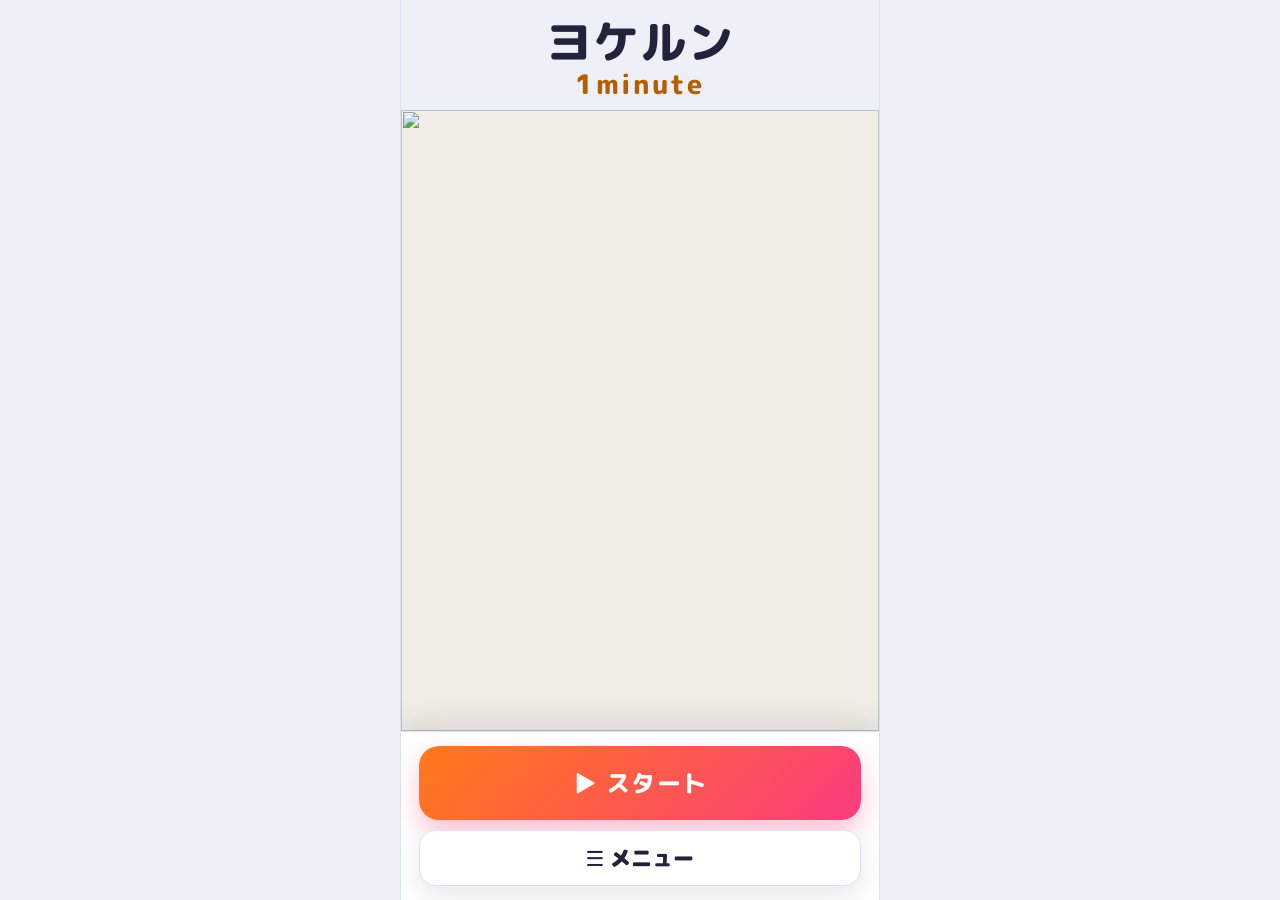
==== yokerun/index.html @ 53862787 "ヨケルンを追加" ====
<!doctype html>
<html lang="ja">
  <head>
    <meta charset="utf-8" />
    <meta name="viewport" content="width=device-width, initial-scale=1, viewport-fit=cover, user-scalable=no" />
    <meta name="color-scheme" content="light dark" />
    <link rel="icon" href="data:," />
    <title>ヨケルン 1minute</title>
    <link rel="preconnect" href="https://fonts.googleapis.com" />
    <link rel="preconnect" href="https://fonts.gstatic.com" crossorigin />
    <link href="https://fonts.googleapis.com/css2?family=DotGothic16&family=M+PLUS+Rounded+1c:wght@400;700;800&family=Press+Start+2P&display=swap" rel="stylesheet" />
    <link rel="stylesheet" href="style.css">
  </head>
  <body>
    <div id="app">

      <!-- ============ HOME (simple title: title / character / bottom panel only) ============ -->
      <div class="view active" id="view-home">
        <div class="home-top">
          <h1 class="title" aria-label="ヨケルン 1minute"><span class="title-main" aria-hidden="true">ヨケルン</span> <span class="title-sub" aria-hidden="true">1minute</span></h1>
        </div>
        <div class="home-char" aria-hidden="true"><img id="home-bg-img" src="assets/img_4200239613.jpg" alt="" /></div>
        <div class="home-bottom">
          <button class="play-btn" id="btn-play">▶ スタート</button>
          <button class="menu-open-btn" data-nav="menu">☰ メニュー</button>
        </div>
      </div>

      <!-- ============ PRE-PLAY POPUP (opened by Start; Play begins the countdown) ============ -->
      <div class="sheet-back preplay-back" id="preplay-back">
        <div class="sheet preplay-sheet" role="dialog" aria-modal="true" aria-labelledby="preplay-title">
          <div class="preplay-head">
            <h3 id="preplay-title">あそぶ じゅんび</h3>
            <button class="preplay-x" id="preplay-close-x" aria-label="閉じてタイトルに戻る">✕</button>
          </div>

          <div class="preplay-mode">
            <div class="pr-title">🎮 モード</div>
            <div class="mode-btns" role="group" aria-label="モードを選ぶ">
              <button class="mode-btn on" data-mode-sel="normal" aria-pressed="true">60びょう<small>いつもの 1分間</small></button>
              <button class="mode-btn" data-mode-sel="endless" aria-pressed="false">エンドレス<small>ぶつかるまで ずっと</small></button>
            </div>
          </div>

          <div class="preplay-diff">
            <div class="pr-title">🎚️ レベル</div>
            <div class="diff-btns" role="group" aria-label="レベルを選ぶ">
              <button class="diff-btn" data-diff="easy" aria-pressed="false">やさしい<small>おそい・すきま ひろい</small></button>
              <button class="diff-btn" data-diff="normal" aria-pressed="true">ふつう<small>まんなか</small></button>
              <button class="diff-btn" data-diff="hard" aria-pressed="false">むずかしい<small>はやい・すきま せまい</small></button>
            </div>
          </div>

          <p class="preplay-mod" id="home-mod-line">今週のボーナス： —</p>

          <p class="preplay-endless-note" id="preplay-endless-note" hidden>🏃 エンドレスは 時間が ないよ。ぶつかるまで 走ろう！<br /><b>エンドレスでは カケラは 出ないよ</b>。かわりに <b>⬡ エンドレスコイン</b>が 出るよ（約12秒に 1まい ／ 1分 たえるごとに +5まい）。<br /><b>エンドレスで あつめた コインで 買えるよ</b> — ショップの「エンドレス限定」を 見てね。今週のボーナスは つかない（いつも 同じ ルール）。ふっかつと、走っている時の 攻撃の 追加購入は できないよ。</p>

          <p class="preplay-skill" id="preplay-skill"></p>

          <p class="preplay-music" id="preplay-music">おんがく：キラキラポップ</p>

          <div class="preplay-nav">
            <button class="preplay-nav-btn" id="btn-open-daily"><span>🎯 きょうの ミッションを 見る</span><span class="pn-arrow" aria-hidden="true">›</span></button>
            <button class="preplay-nav-btn" id="btn-open-growth"><span>🎒 あつめたものを 見る</span><span class="pn-arrow" aria-hidden="true">›</span></button>
          </div>

          <div class="preplay-actions">
            <button class="play-btn" id="btn-preplay-start">▶ プレイ スタート</button>
            <button class="home-btn" id="btn-preplay-close">閉じる</button>
          </div>
        </div>
      </div>

      <!-- ============ DAILY PAGE (from the pre-play popup; Back returns to the popup) ============ -->
      <div class="view" id="view-daily">
        <div class="scroll">
          <h2 class="page-title">🎯 きょうの ミッション</h2>
          <p class="page-sub">きょうの チャレンジと、ミッションの すすみぐあいと ごほうびを 見るページ。</p>
          <div class="daily-card" id="daily-page"></div>
        </div>
        <div class="back-bar"><button class="back-btn" data-back-preplay>← 戻る</button></div>
      </div>

      <!-- ============ COLLECTION / GROWTH PAGE (from the pre-play popup; Back returns to the popup) ============ -->
      <div class="view" id="view-growth">
        <div class="scroll">
          <h2 class="page-title">🎒 あつめたもの</h2>
          <p class="page-sub">もっている コインと、あつめた スキン・キャラを 見るページ。</p>
          <div class="stat-row">
            <div class="stat"><div class="k">もっている コイン</div><div class="v">🪙 <span class="num" id="home-growth-coins">0</span></div></div>
            <div class="stat"><div class="k">スキン</div><div class="v num" id="home-growth-skins">1 / 4</div></div>
            <div class="stat"><div class="k">キャラ</div><div class="v num" id="home-growth-chars">1 / 3</div></div>
          </div>
          <div class="growth-next">
            <span class="gn-label">つぎに 買えるもの</span>
            <span class="hg-next" id="home-growth-next">コインを あつめて、スキンや 新しいキャラを 買おう</span>
          </div>
          <button class="growth-shop-btn" data-nav="shop">🛒 ショップへ行く</button>
          <button class="growth-shop-btn" data-nav="season" style="background:linear-gradient(135deg,#7c2bff,#00b8d9)">🌸 シーズンを 見る</button>
          <button class="growth-shop-btn" data-nav="records" style="background:var(--surface2);color:var(--ink);box-shadow:var(--shadow)">📈 きろく・じっせき・アルバム</button>
        </div>
        <div class="back-bar"><button class="back-btn" data-back-preplay>← 戻る</button></div>
      </div>

      <!-- ============ MENU (all other functions live here) ============ -->
      <div class="view" id="view-menu">
        <div class="scroll">
          <h2 class="page-title">☰ メニュー</h2>
          <p class="page-sub">あそび方 いがいの ボタンは ここに あるよ。お金は ぜんぶ モック（本物の お金は つかわない）。</p>
          <nav class="menu-grid" aria-label="メニュー">
            <button class="menu-btn wide" data-nav="shop"><span class="mb-ic">🛒</span><span class="mb-tx">ショップ</span><span class="mb-sub">買う・つよくする・スキン・いまだけ</span></button>
            <button class="menu-btn wide accent" data-nav="gacha"><span class="mb-ic">🎰</span><span class="mb-tx">ガチャ</span><span class="mb-sub">スキン＆アイテム</span></button>
            <button class="menu-btn wide" data-nav="status"><span class="mb-ic">📊</span><span class="mb-tx">ステータス</span><span class="mb-sub">きろく・ステータス・ミッション</span></button>
            <button class="menu-btn wide accent" data-nav="collection"><span class="mb-ic">◆</span><span class="mb-tx">あつめたもの</span><span class="mb-sub" id="menu-collection-sub">伝説のカケラ 0 / 10<span class="nb"> ・</span> いまだけのもの</span></button>
            <button class="menu-btn wide accent" data-nav="season"><span class="mb-ic">🌸</span><span class="mb-tx">シーズン</span><span class="mb-sub">4週間の ごほうびトラック<span class="nb"> ・</span> アルバムもあるよ</span></button>
            <button class="menu-btn wide" data-nav="records"><span class="mb-ic">📈</span><span class="mb-tx">きろく</span><span class="mb-sub">じっせき ・ アルバム ・ この たんまつ内だけの きろく</span></button>
            <button class="menu-btn wide accent" data-nav="ranked"><span class="mb-ic">🏆</span><span class="mb-tx">ランク戦・大会</span><span class="mb-sub">みんな同じ ルールの 勝負</span></button>
            <button class="menu-btn wide" data-nav="friend"><span class="mb-ic">👥</span><span class="mb-tx">フレンド</span><span class="mb-sub">ライフを おくる・もらう</span></button>
            <button class="menu-btn wide" data-nav="guide"><span class="mb-ic">📖</span><span class="mb-tx">ずかん・メモ</span><span class="mb-sub">アイテム・メモ</span></button>
            <button class="menu-btn wide" data-nav="settings"><span class="mb-ic">⚙️</span><span class="mb-tx">せってい</span><span class="mb-sub">音・がめん・データ</span></button>
          </nav>
        </div>
        <div class="back-bar"><button class="back-btn" data-back>← ホームへ戻る</button></div>
      </div>

      <!-- ============ COLLECTION / LEGEND FRAGMENTS ============ -->
      <div class="view" id="view-collection">
        <div class="scroll">
          <h2 class="page-title">◆ あつめたもの</h2>
          <p class="page-sub">伝説のカケラは<strong>ガチャでは 手に入らないし、買うことも できない</strong>。ふつうの ランで 走っている時に 流れてくる カケラを ひろって あつめるもの。<strong>エンドレスでは カケラは 出ないよ</strong>（かわりに エンドレスコインが 出る）。かくりつを かくすような ことは ないよ。</p>
          <div id="collection-main"></div>
          <section class="block">
            <div class="block-head"><h2>🏃 エンドレス限定</h2><span class="note">エンドレスコインで 買う ・ ガチャに出ない ・ お金では 買えない</span></div>
            <div id="collection-endless"></div>
          </section>
          <section class="block">
            <div class="block-head"><h2>もっているもの</h2><span class="note">きかんが おわっても なくならない。ずっと つかえる</span></div>
            <div class="rank-list" id="collection-owned"></div>
          </section>
          <section class="block">
            <div class="block-head"><h2>まえの いまだけアイテム</h2><span class="note">おわった ・ もう手に入らない</span></div>
            <div class="rank-list" id="collection-past"></div>
          </section>
          <p class="foot-note">レジェンド アイテムと いまだけアイテムは ぜんぶ 見た目だけ。強さ・スコア・ランク戦の ルールは かわらない。お金は ぜんぶ モック。</p>
        </div>
        <div class="back-bar"><button class="back-btn" data-back>← ホームへ戻る</button></div>
      </div>

      <!-- ============ SHOP ============ -->
      <div class="view" id="view-shop">
        <div class="scroll">
          <h2 class="page-title">🛒 ショップ</h2>
          <p class="page-sub">もっている コイン <span class="num" id="shop-coins" style="color:var(--orange)">0</span> ／ エンドレスコイン <span class="num ecoin-bal" id="shop-ecoins-top">⬡ 0</span> まい ／ お金は ぜんぶ モック（本物の お金は かからない）</p>

          <div class="attack-card">
            <div class="attack-info">
              <span class="attack-tt">💥 攻撃 <span class="num" id="home-attack-count">×1</span></span>
              <span class="attack-ds">1回 走るごとに 1回、がめんの 岩を ぜんぶ こわせる。先に 買うと、つぎに 走る時に つかえる 攻撃が ふえる（1回に ぜんぶで さいだい×3）。</span>
            </div>
            <button class="attack-buy" id="btn-buy-attack">攻撃 +1<br /><small>🪙 100（モック）</small></button>
          </div>
          <button class="lives-refill" id="btn-refill-lives">❤️ ライフ ぜんぶ もどす ¥160（モック）</button>

          <section class="block">
            <div class="block-head"><h2>⏳ いまだけ</h2><span class="note">いまだけ 手に入る ・ おわると まえのアイテムへ</span></div>
            <div id="limited-shop"></div>
          </section>

          <section class="block" id="shop-endless-section">
            <div class="block-head"><h2>🏃 エンドレス限定</h2><span class="note">エンドレスコインだけ ・ お金や ガチャでは 買えない</span></div>
            <p class="page-sub">エンドレスで あつめた コインで 買えるよ。エンドレスでは カケラは 出ないよ。<br />もっている エンドレスコイン <span class="num ecoin-bal" id="shop-ecoins">⬡ 0</span> まい（ふつうの コインでは 買えない）</p>
            <div id="endless-shop"></div>
          </section>

          <section class="block">
            <div class="block-head"><h2>つよくする</h2><span class="note">コインで ずっと つよくなる</span></div>
            <div class="shop-grid" id="upg-grid"></div>
          </section>

          <section class="block">
            <div class="block-head"><h2>スキン</h2><span class="note">色と 残像が かわる（見た目だけ）</span></div>
            <div class="shop-grid" id="skin-grid"></div>
          </section>

          <section class="block">
            <div class="block-head"><h2>そのほか</h2><span class="note">べんりに なるものだけ</span></div>
            <div class="shop-grid" id="misc-grid"></div>
          </section>

          <section class="block">
            <div class="block-head"><h2>ナビの 衣装</h2><span class="note">見た目だけ — 強さと ランク戦の ルールは かわらない</span></div>
            <div id="navi-preview"></div>
            <div class="shop-grid" id="navi-grid" style="margin-top:12px"></div>
            <div class="block-head" style="margin-top:18px"><h2>衣装の 色ちがい</h2><span class="note">同じ衣装の 色ちがい ・ 見た目だけ ・ 🪙 150</span></div>
            <div class="shop-grid" id="navi-variant-grid"></div>
            <div class="block-head" style="margin-top:18px"><h2>キャラ</h2><span class="note">えらぶと タイトルに 出て、スキルが つかえる（いつもの ランだけ）</span></div>
            <div class="shop-grid" id="navi-char-grid"></div>
            <div class="block-head" style="margin-top:18px"><h2>かみがた</h2><span class="note">レベルアップで ゲット・お金は いらない</span></div>
            <div id="navi-hair-row"></div>
          </section>
        </div>
        <div class="back-bar"><button class="back-btn" data-back>← ホームへ戻る</button></div>
      </div>

      <!-- ============ GACHA ============ -->
      <div class="view" id="view-gacha">
        <div class="scroll">
          <h2 class="page-title">🎰 ガチャ</h2>
          <p class="page-sub">もっている コイン <span class="num" id="gacha-coins" style="color:var(--orange)">0</span> ／ かくりつは ぜんぶ 公開。かぶったら コインに かわる。セットを そろえる タイプでは ないよ。お金は モック。</p>
          <div id="gacha-navi"></div>
          <div id="gacha-limited"></div>

          <section class="gacha-box">
            <h3 class="gacha-title">🎨 スキンガチャ <span class="gacha-tag">見た目だけ・強さは かわらない</span></h3>
            <table class="odds">
              <tr><th>スキン</th><th>かくりつ</th><th>かぶったら</th></tr>
              <tr><td>インフェルノ</td><td>5%</td><td>コイン +300</td></tr>
              <tr><td>ゴールドコメット</td><td>10%</td><td>コイン +200</td></tr>
              <tr><td>ネオンファントム</td><td>15%</td><td>コイン +150</td></tr>
              <tr><td>ミントアメーバ</td><td>20%</td><td>コイン +100</td></tr>
              <tr><td>ぶどうアメーバ</td><td>20%</td><td>コイン +100</td></tr>
              <tr><td>さくらアメーバ</td><td>30%</td><td>コイン +100</td></tr>
            </table>
            <div class="gacha-btns">
              <button class="gacha-pull" data-gacha="skin" data-n="1">1回引く<small>🪙 200</small></button>
              <button class="gacha-pull" data-gacha="skin" data-n="10">10回引く<small>🪙 2,000</small></button>
            </div>
            <p class="gacha-balance" id="skin-gacha-balance"></p>
          </section>

          <section class="gacha-box">
            <h3 class="gacha-title">🧪 アイテムガチャ <span class="gacha-tag">走る時に つかう アイテム</span></h3>
            <table class="odds">
              <tr><th>アイテム</th><th>かくりつ</th><th>こうか</th></tr>
              <tr><td>攻撃チケット</td><td>25%</td><td>つぎに 走る時の 攻撃 +1</td></tr>
              <tr><td>スタートシールド</td><td>25%</td><td>つぎの はじめの シールド +1</td></tr>
              <tr><td>スタートマグネット</td><td>20%</td><td>つぎの はじめ マグネット5秒</td></tr>
              <tr><td>スタート×2</td><td>15%</td><td>つぎの はじめ スコア×2 10秒</td></tr>
              <tr><td>ずっと つよくなる +1</td><td>15%</td><td>どれか 1つが 1だんかい あがる（ぜんぶ MAXの時は コイン +200）</td></tr>
            </table>
            <div class="gacha-btns">
              <button class="gacha-pull" data-gacha="item" data-n="1">1回引く<small>🪙 100</small></button>
              <button class="gacha-pull" data-gacha="item" data-n="10">10回引く<small>🪙 1,000</small></button>
            </div>
            <p class="gacha-balance" id="item-gacha-balance"></p>
            <p class="gacha-stock" id="item-stock-line"></p>
          </section>

          <section class="gacha-box">
            <h3 class="gacha-title">👗 ナビ衣装ガチャ <span class="gacha-tag">見た目だけ・強さは かわらない</span></h3>
            <table class="odds">
              <tr><th>衣装</th><th>かくりつ</th><th>かぶったら</th></tr>
              <tr><td>ミントドレス</td><td>35%</td><td>コイン +150</td></tr>
              <tr><td>さくらメイド風</td><td>30%</td><td>コイン +200</td></tr>
              <tr><td>スターステージ</td><td>20%</td><td>コイン +300</td></tr>
              <tr><td>コイン +150</td><td>15%</td><td>そのまま 入る</td></tr>
            </table>
            <div class="gacha-btns">
              <button class="gacha-pull" data-gacha="navi" data-n="1">1回引く<small>🪙 150</small></button>
              <button class="gacha-pull" data-gacha="navi" data-n="10">10回引く<small>🪙 1,500</small></button>
            </div>
            <p class="gacha-balance" id="navi-gacha-balance"></p>
          </section>

          <div id="gacha-result" class="gacha-result" style="display:none"></div>
        </div>
        <div class="back-bar"><button class="back-btn" data-back>← ホームへ戻る</button></div>
      </div>

      <!-- ============ FRIEND ============ -->
      <div class="view" id="view-friend">
        <div class="scroll">
          <h2 class="page-title">👥 フレンド</h2>
          <p class="page-sub">ここに いるのは テスト用の<strong>サンプル フレンド</strong>だけ。本人の アカウントでは ないし、そとに メッセージを 送ることも、個人の データを つかうことも ないよ。やりとりは ぜんぶ この たんまつの 中だけの モック。</p>
          <div class="friend-status">
            <span>あなたの ライフ <span class="num" id="friend-my-lives">5 / 5</span></span>
            <span>コイン <span class="num" id="friend-coins" style="color:var(--orange)">0</span></span>
            <span class="fs-sub">ライフを おくっても 自分の ライフは へらない。おくるたびに、おれいに 🪙 +10 コインが もらえる（1人に 1日 1回まで）。</span>
          </div>
          <section class="block">
            <div class="block-head"><h2>📥 とどいたもの</h2><span class="note">とどいた ライフは ここで もらう</span></div>
            <div id="friend-inbox"></div>
          </section>
          <section class="block">
            <div class="block-head"><h2>🙏 ライフを リクエスト</h2><span class="note">モックで 送るだけ</span></div>
            <button class="request-btn" id="btn-request-lives">🙏 ライフを リクエストする</button>
            <p class="friend-reward" id="friend-request-note"></p>
          </section>
          <section class="block">
            <div class="block-head"><h2>サンプル フレンド</h2><span class="note">みんな テスト用の サンプル</span></div>
            <div id="friend-list"></div>
          </section>
          <p class="foot-note">フレンドは モック。本物の お金や、そとへの送信は ないよ。</p>
        </div>
        <div class="back-bar"><button class="back-btn" data-back>← ホームへ戻る</button></div>
      </div>

      <!-- ============ RANKED / TOURNAMENT ============ -->
      <div class="view" id="view-ranked">
        <div class="scroll">
          <h2 class="page-title">🏆 ランク戦・大会</h2>
          <p class="page-sub">いつもの ランとは べつの 勝負モード。ランク戦は みんな 同じ ルールで、スコアは うでだけ で きまる。お金で 有利に なる ことは ない。</p>
          <div class="tier-card" id="ranked-tier-card"></div>
          <button class="ranked-play" id="btn-play-ranked">🏆 ランク戦 スタート（ライフ −1）</button>
          <p class="play-sub">60秒 きっかり ／ 攻撃は もとの 1回だけ（追加で 買えない）／ コインで ふっかつ なし<br />ステータス・つよくした分・ガチャアイテムは みんな 同じに なる<br />レベルと 今週のボーナスは ランク戦では つかわれない<br />キャラの スキルも ランク戦では つかわれない（みんな 同じ）</p>
          <section class="block">
            <div class="block-head"><h2>みんな同じ ルール</h2><span class="note">ランク戦の ルール</span></div>
            <div class="tier-card" style="margin-top:0">
              <ul class="rules-list">
                <li>時間は 60秒 きっかり。レベルも みんな 同じ</li>
                <li>攻撃は 1回に 1回まで。コインで 追加は 買えない</li>
                <li>コインで ふっかつ（つづける）は つかえない</li>
                <li>ステータス・つよくした分・ミッションの倍率は ×1.00 に なる</li>
                <li>はじめの シールドは 0まい。マグネットの はんいと 出やすさも みんな 同じ</li>
                <li>キャラの スキル（スピード・バリア・マグネット）も つかわれない</li>
                <li>さいごの 10秒は <strong>クラッチタイム</strong>（ポイント×2）</li>
                <li>ナビの 衣装・かみがた・顔は ルールに かんけい ない</li>
                <li>レジェンド アイテム・いまだけアイテムも 見た目だけで、ルールは かわらない（伝説のカケラ集めは スコアに かんけい ない）</li>
              </ul>
            </div>
          </section>
          <section class="block">
            <div class="block-head"><h2>ランク戦の ランキング</h2><span class="note">ランク戦の ベストで きそう</span></div>
            <div class="rank-list" id="rank-list-ranked"></div>
          </section>
          <section class="block">
            <div class="block-head"><h2>いつもの ランの ランキング</h2><span class="note">つよくした分も 入った 記録（べつの わく）</span></div>
            <div class="rank-list" id="rank-list-casual"></div>
          </section>
          <section class="block">
            <div class="block-head"><h2>🗓️ 今週の 大会（モック）</h2><span class="note">おわるまで <span class="num" id="tourney-countdown">—</span></span></div>
            <p class="sample-note" id="ranked-sample-note" hidden>⚠ サンプル記録（本物ではありません）</p>
            <div class="rank-list" id="tourney-list"></div>
            <div class="tier-card">
              <span class="mc-tt">🎁 大会の ごほうび（見た目だけ）</span>
              <ul class="rules-list">
                <li>1位： レジェンドの 軌跡（銀ボールの 残像が 虹色に）</li>
                <li>トップ10： 大会だけの フレームと しょうごう</li>
                <li>さんか賞： この大会だけの 色の 残像</li>
              </ul>
              <p class="tier-note">ごほうびは ぜんぶ 見た目だけ。強さ・スコア・ランクは かわらない。</p>
              <button class="season-pass-btn" id="btn-season-pass">🎫 シーズンパス ¥480（モック）— 見た目だけの とくてん</button>
            </div>
          </section>
          <p class="foot-note" id="ranked-foot-note">大会と ランキングは テスト用の モック表示。お金は ぜんぶ モックで、本物の お金は かからない（ねだんは ぜんぶ ¥480 以下）。</p>
        </div>
        <div class="back-bar"><button class="back-btn" data-back>← ホームへ戻る</button></div>
      </div>

      <!-- ============ STATUS ============ -->
      <div class="view" id="view-status">
        <div class="scroll">
          <h2 class="page-title">📊 ステータス</h2>
          <div class="stat-row">
            <div class="stat"><div class="k">ベスト</div><div class="v num" id="home-best">0</div></div>
            <div class="stat"><div class="k">れんぞく</div><div class="v"><span class="flame">🔥</span><span class="num" id="home-streak">1</span><small>日</small></div></div>
            <div class="stat"><div class="k">コイン</div><div class="v num" id="home-coins" style="color:var(--orange)">0</div></div>
          </div>
          <div class="lv-card">
            <div class="lv-top">
              <span class="lv-badge num" id="home-level">Lv.1</span>
              <span class="lv-bonus" id="home-lvbonus">スコアの倍率 ×1.00</span>
              <span class="lv-next num" id="home-xpnext"></span>
            </div>
            <div class="xp-bar"><div class="xp-fill" id="home-xpfill" style="width:0%"></div></div>
          </div>

          <section class="block">
            <div class="block-head"><h2>ステータスを ふやす</h2><span class="note">のこり <span class="status-points" id="status-points">0</span> pt（レベルアップで +2）</span></div>
            <div class="rank-list" id="status-list"></div>
            <button class="reset-btn" id="btn-status-reset">↩️ ステータスを もどす<br />（お金は いらない・何回でも）</button>
            <p class="play-sub" style="text-align:left;margin-top:8px">もどすのは お金 いらない。ふやした分は コイン・レベルと 同じ セーブに 入る。</p>
          </section>

          <section class="block">
            <div class="block-head"><h2>ミッション</h2><span class="note">3つ クリアで スコアの倍率 +1（さいだい×10）／ いま <span id="mission-mult">×1</span></span></div>
            <div class="rank-list" id="mission-list"></div>
          </section>
        </div>
        <div class="back-bar"><button class="back-btn" data-back>← ホームへ戻る</button></div>
      </div>

      <!-- ============ SETTINGS ============ -->
      <div class="view" id="view-settings">
        <div class="scroll">
          <h2 class="page-title">⚙️ せってい</h2>
          <p class="page-sub">せっていは セーブデータと いっしょに 入る。</p>
          <div class="set-row"><span class="set-name">🔊 サウンド</span><button class="set-toggle" data-set="sound">ON</button></div>
          <div class="set-row"><span class="set-name">📺 CRTがめん（プレイ中だけ）</span><button class="set-toggle" data-set="crt">ON</button></div>
          <div class="set-row"><span class="set-name">📳 バイブレーション</span><button class="set-toggle" data-set="vib">ON</button></div>
          <div class="set-row"><span class="set-name">🌐 こうかい版モード<span class="pub-desc">フリー公開用の設定。ライフがへらない・お金の画面が出ない・フレンドが出ない</span></span><button class="set-toggle off" id="btn-public-toggle" aria-pressed="false">OFF</button></div>
          <section class="block">
            <div class="block-head"><h2>🎵 おんがく（BGM）</h2><span class="note">あそぶ時に 流れる曲</span></div>
            <p class="page-sub">ボタンを 押すと、その場で 少しだけ 試し聞き できるよ。えらんだ曲は おぼえて おくよ。</p>
            <div class="bgm-list">
              <button class="bgm-btn" data-bgm="pop" aria-pressed="false"><span class="bgm-ic" aria-hidden="true">🎵</span><span class="bgm-mid"><span class="bgm-name">キラキラポップ</span><span class="bgm-desc">明るく 元気な 基本の曲（テンポ ふつう）</span></span><span class="bgm-state">▶ 試し聞き</span></button>
              <button class="bgm-btn" data-bgm="speed" aria-pressed="false"><span class="bgm-ic" aria-hidden="true">⚡</span><span class="bgm-mid"><span class="bgm-name">ドキドキスピード</span><span class="bgm-desc">速くて ドキドキする曲（テンポ はやい）</span></span><span class="bgm-state">▶ 試し聞き</span></button>
              <button class="bgm-btn" data-bgm="chill" aria-pressed="false"><span class="bgm-ic" aria-hidden="true">🌙</span><span class="bgm-mid"><span class="bgm-name">まったりチル</span><span class="bgm-desc">ゆるくて 落ちつく曲（テンポ おそい）</span></span><span class="bgm-state">▶ 試し聞き</span></button>
              <button class="bgm-btn" data-bgm="off" aria-pressed="false"><span class="bgm-ic" aria-hidden="true">🔇</span><span class="bgm-mid"><span class="bgm-name">オフ</span><span class="bgm-desc">BGMなし・効果音だけ</span></span><span class="bgm-state">▶ 試し聞き</span></button>
            </div>
            <p class="bgm-note">オフ＝自分の 音楽アプリで 好きな曲を 流してね（効果音だけ 出るよ）。</p>
          </section>
          <div class="set-row"><span class="set-name">💾 セーブデータ（コイン・レベル・もっているもの）</span><button class="set-toggle danger" id="btn-reset-save">リセット</button></div>
          <p class="foot-note">お金は ぜんぶ モックで、本物の お金は かからない。ランキングと れんぞく日数は テスト用の サンプル表示。</p>
        </div>
        <div class="back-bar"><button class="back-btn" data-back>← ホームへ戻る</button></div>
      </div>

      <!-- ============ GUIDE / MARKET MEMO ============ -->
      <div class="view" id="view-guide">
        <div class="scroll">
          <h2 class="page-title">📖 ずかん・メモ</h2>

          <button class="guide-open-btn" id="btn-open-guide">📖 あそび方ガイドを 開く<br />（ナビの せつめい）</button>

          <div class="howto">
            <div class="step"><div class="ic">👆</div><div class="tx">指で ドラッグして うごく</div></div>
            <div class="step"><div class="ic">⭐</div><div class="tx">星と<span>ボーナスアイテム</span>を ひろう</div></div>
            <div class="step"><div class="ic">💨</div><div class="tx">岩を すれすれで よけて<span>コンボ</span></div></div>
          </div>

          <section class="block">
            <div class="block-head"><h2>ニアミスの ところ</h2><span class="note">ねらって 点が とれる ところが 出る</span></div>
            <div class="item-legend">
              <div class="il"><span class="ic">⛩️</span><span><span class="tt">ゲート</span><span class="ds">アメーバの かべに すきまが 1つだけ。光る はし ギリギリを ぬけると「すれすれゲート」で 大ボーナス＋コンボ。まんなかを ぬけても 点は ある。</span></span></div>
              <div class="il"><span class="ic">🧱</span><span><span class="tt">通路（コリドー）</span><span class="ds">りょうがわに かべが ある ほそい 通路。あいだを ぬけつづけると 点が 入りつづける。かべに 近いほど「ニアスレッド」で コンボが のびる。</span></span></div>
            </div>
          </section>

          <section class="block">
            <div class="block-head"><h2>アイテム ずかん</h2><span class="note">走っている時に ひろえる アイテム</span></div>
            <div class="item-legend">
              <div class="il"><span class="ic">⭐</span><span><span class="tt">ボーナス星（金スター・10倍）</span><span class="ds">めったに 出ない。大きな とがった 星＋太い 白い ふち＋金の 光＋「BONUS」の 文字＋出た時の お知らせと 音で すぐ 分かる。点が たくさん＋コイン+30。黄色／金色は この ごほうび だけに つかう。</span></span></div>
              <div class="il"><span class="ic">◆</span><span><span class="tt">伝説のカケラ（レジェンド）</span><span class="ds">ふつうの ランで 走っている時に まれに 流れてくる、むらさきピンクの けっしょう＋白い ふち＋「カケラ」の 文字。星・コイン・敵・ボーナス星とは 形も 文字も ちがう。ガチャでは 手に入らないし 買えない。10個 あつめると レジェンド アイテム ゲット（見た目だけ）。エンドレスでは カケラは 出ないよ（かわりに エンドレスコインが 出る）。すすみぐあいは「あつめたもの」の ページで いつでも 見られる。</span></span></div>
              <div class="il"><span class="ic">🧲</span><span><span class="tt">マグネット 5秒</span><span class="ds">星を 引きよせる。のこり時間は 上の チップに 出る。</span></span></div>
              <div class="il"><span class="ic">🛡️</span><span><span class="tt">シールド +1</span><span class="ds">ダメージを 1回 なしに する。もっている 数は チップに 出る。</span></span></div>
              <div class="il"><span class="ic">⏳</span><span><span class="tt">スロー 3秒</span><span class="ds">まわりが ゆっくりに なる。のこり時間は チップに 出る。</span></span></div>
              <div class="il"><span class="ic">✖️</span><span><span class="tt">スコア×2 10秒</span><span class="ds">スコア ぜんぶ 2倍。のこり時間は チップに 出る。</span></span></div>
              <div class="il"><span class="ic">🪙</span><span><span class="tt">コインボーナス</span><span class="ds">すぐに コイン +50。ひろった 時に 入る。</span></span></div>
              <div class="il"><span class="ic">🔥</span><span><span class="tt">バリア 5秒</span><span class="ds">ダメージなしに なり、ふれた 岩を こわす。のこり時間は チップに 出る。</span></span></div>
              <div class="il"><span class="ic">🌟</span><span><span class="tt">スターの雨</span><span class="ds">星が 10個 まとめて ふってくる（金星 入り）。</span></span></div>
            </div>
          </section>

          <section class="block">
            <div class="block-head"><h2>今週の ランキング</h2><span class="note">テスト用の サンプル</span></div>
            <div class="rank-list" id="rank-list"></div>
          </section>

          <section class="block">
            <div class="block-head"><h2>レベル・今週のボーナス・ミッション</h2><span class="note">ステージの しくみ</span></div>
            <div class="rank-list" style="padding:14px 16px">
              <ul class="src-list">
                <li><b>レベル（いつもの ランだけ）</b>： やさしい／ふつう／むずかしい。かわるのは 岩の 速さ、すきまの 広さ、うごき方、出る 多さだけ。星の 数（40個＋金星4個）、ゲートの 回数（4回）、ボーナスの 点数、60秒、さいご10秒×2は ぜんぶ 同じで、MAXは 同じ <b>11,840 pt</b>（倍率×1の時。けいさん： 時間点840＋（星2,000＋金星2,000＋ゲート300＋通路1,200）×2.0）。結果画面には レベルと「パーフェクトまで あと何pt」が 出る。ランク戦は みんな同じ ルールで、レベルも 今週のボーナスも つかわれない。</li>
                <li><b>出る場所は ランダム</b>： 岩の 出方、星の 場所、アイテム、ゲート／通路の 場所は 走るたびに かわる。でも すきまの いちばん せまい所（ゲート82px以上）と 出る 間かくには 下限が あるから、通れない 配置には ならない。</li>
                <li><b>今週のボーナス</b>： 週ごとに 1つだけ（金星ラッシュ／ニアミス長持ち／マグネット／シールド／スターの雨／×2チャンス）。ぜんぶ もとの アイテムや 効果の はんいで、数や 点数は かわらない。ホームと 走る前に 出る。走っている時は 20秒ごろと 40秒ごろに 1回ずつ、小さな イベント（もとの アイテムの 効果）が 起きる。</li>
                <li><b>デイリー／今週の ミッション</b>： きょうの チャレンジ 1つ＋デイリー 3つ、今週の 3つ。クリアすると コインは じどうで 入る（デイリーは 150まで／今週は 300まで）。すすみぐあいは デイリーの ページで 見られる。</li>
              </ul>
            </div>
          </section>

          <section class="block">
            <div class="block-head"><h2>売れている ゲームの メモ</h2><span class="note">取り入れた 理由</span></div>
            <div class="rank-list" style="padding:14px 16px">
              <ul class="src-list">
                <li><b>もとは Subway Surfers</b>： じどうで 進んで、よけて、コインや アイテムを あつめて ハイスコアを ねらう 形が もと（MAU 92M、2026年5月 時点の すいてい）。出典：<a href="https://gamedevreports.substack.com/p/sensor-tower-mobile-game-ad-monetization" target="_blank" rel="noopener">GameDev Reports</a></li>
                <li><b>1回は 30〜90秒</b>が ふつうで、もう1回は 1秒 以内に はじまる。出典：<a href="https://game-ace.com/blog/hyper-casual-game-mechanics/" target="_blank" rel="noopener">Game-Ace</a></li>
                <li><b>はじめの 10秒は コインが 先</b>、新しい ものは 1つずつ。ニアミスは 当たり判定を 約15% ゆるくして、危ない ゾーンは 当たる ゾーンの 約2倍で「あぶないのに たすかった」を 作る。この ゲームの はじめの 配置と ニアミス判定は これに 合わせた。出典：<a href="https://github.com/erikhazzard/vasir/blob/HEAD/.agents/skills/game__genre-routing/references/endless-runner.md" target="_blank" rel="noopener">Endless Runner Design</a></li>
                <li><b>強さは 見える 形で ずっと つづける</b>： Subway Surfers は ミッション クリアで スコアの倍率が 1×から 30×まで あがり、コインで マグネットなどの 時間を 長く できる。この ゲームは ミッションの倍率（テストでは さいだい×10）と コインで つよくする 形に した。出典：<a href="https://gamers.wiki/en/games/subway-surfers/wiki" target="_blank" rel="noopener">Subway Surfers Wiki</a></li>
                <li><b>ふっかつは 回数の 上限つきで ねだんが あがる</b>： もとの ゲームは 鍵が 1→2→4→8 と 2倍に なる。この ゲームは コイン150→300、1回に さいだい2回に した。出典：<a href="https://gamers.wiki/en/games/subway-surfers/guides/subway-surfers-beginner-s-guide-how-to-master-the-endless-run" target="_blank" rel="noopener">Beginner's Guide</a></li>
                <li><b>ミステリーボックスは 500コイン</b>（もとの ゲームの ねだん）。この ゲームでは 中身の かくりつを 見せて 作った。出典：<a href="https://gamers.wiki/en/games/subway-surfers/guides/subway-surfers-currency-guide-how-to-use-coins-keys-and-tokens" target="_blank" rel="noopener">Currency Guide</a></li>
                <li><b>ねだんの 中心は $4.99</b>（AppMagic の 2025年 しらべ： まんなかの ねだん $4.99、平均 $6.32）。広告を けすのは $0.99〜$4.99 で、$2.99 くらいが 目安。出典：<a href="https://appmagic.rocks/files/img-blog/EN_Monetization_Report_2025.pdf" target="_blank" rel="noopener">AppMagic</a>／<a href="https://copyprogramming.com/howto/how-to-make-in-app-purchase-remove-ads" target="_blank" rel="noopener">CopyProgramming</a></li>
                <li><b>日本では コンプガチャは 2012年に きんし</b>され、かくりつを 見せる ことも 決まっている。この ゲームは セットを そろえる ガチャは 入れていない。出典：<a href="https://blog.promise.legal/loot-box-laws-by-jurisdiction-indie-game-studios/" target="_blank" rel="noopener">Promise Legal</a></li>
              </ul>
              <div class="caveat">注意： 上の 売上・順位・MAU は すいていで、本当の ストア表示は 地域や 時期で かわる。ライブの アプリ内 ねだん と 今の 順位は 未確認。ふっかつの 150／300 コインは もとの ゲームの 2倍の 形から 計算した すいていで、直接の 基準では ない。</div>
            </div>
          </section>
        </div>
        <div class="back-bar"><button class="back-btn" data-back>← ホームへ戻る</button></div>
      </div>

      <!-- ============ GAME ============ -->
      <div class="view" id="view-game">
        <div class="hud">
          <div class="hud-lives" aria-label="残りライフ">
            <span class="lives-hearts compact" id="hud-lives-hearts"></span>
            <span class="hud-lives-count num" id="hud-lives-count">5/5</span>
            <span class="hud-lives-next" id="hud-lives-next">FULL</span>
          </div>
          <div class="hud-top">
            <div class="hud-score">
              <div class="k">SCORE</div>
              <div class="v num" id="hud-score">0</div>
              <div class="hud-best">BEST <b id="hud-best">0</b></div>
            </div>
            <div class="hud-right">
              <div class="combo-box" id="combo-box" style="visibility:hidden">
                <div class="combo-num num"><span id="combo-num">0</span><small> COMBO</small></div>
                <div class="combo-label">ニアミス れんぞく中</div>
              </div>
              <span class="x2-badge" id="x2-badge">🔥 CLUTCH TIME ×2</span>
            </div>
          </div>
          <div class="timer-wrap">
            <div class="timer-meta"><span class="phase" id="phase-label">PHASE 1</span><span><span id="timer-label">残り</span> <span class="t num" id="timer-text">60.0</span></span></div>
            <div class="timer-bar"><div class="timer-fill" id="timer-fill"></div></div>
          </div>
          <div class="fx-chips" id="fx-chips"></div>
          <div class="hud-context" id="hud-context"></div>
          <div class="hud-skill" id="hud-skill"></div>
        </div>
        <div class="stage-wrap" id="stage-wrap">
          <canvas id="game"></canvas>
          <button class="attack-btn" id="btn-attack" aria-label="攻撃を使う">
            <span class="ab-ic">💥</span>
            <span class="ab-label" id="attack-label">攻撃</span>
            <span class="ab-count num" id="attack-count">×1</span>
            <span class="ab-sub" id="attack-sub">タップで ぜんぶ こわす</span>
          </button>
          <div class="drag-hint" id="drag-hint">👆 ドラッグで うごかそう</div>
          <div class="lv-flash" id="lv-flash"></div>
          <div class="phase-banner" id="phase-banner"><div class="bt" id="phase-banner-t"></div><div class="bs" id="phase-banner-s"></div></div>
          <div class="milestone" id="milestone"><div class="mt" id="milestone-t"></div><div class="ms" id="milestone-s"></div></div>
          <div class="count-overlay" id="count-overlay"><div class="count-num num" id="count-num">3</div></div>
        </div>
      </div>

      <!-- ============ RESULT (simple: score / best-update / coins only) ============ -->
      <div class="view" id="view-result">
        <div class="scroll">
          <div class="result-head">
            <div class="k" id="result-cause">⏰ 時間おわり！</div>
            <div class="new-record" id="new-record">🏆 ベスト更新！</div>
            <div class="final-time" id="result-time" hidden><span aria-hidden="true">🏃 </span><span class="num" id="result-time-v">0:00</span><small> たえた！</small></div>
            <div class="final-score"><span class="num" id="final-score">0</span><small> pt</small></div>
            <div class="best-line"><span id="result-best-label">ベスト</span> <b id="result-best">0</b> pt</div>
            <div id="result-endless-items"></div>
            <div class="coin-reward" id="result-coin-reward" aria-live="polite">
              <div class="cr-label">コインを もらった！</div>
              <div class="cr-auto">タップはいらないよ — おわった時に もう入っている</div>
              <div class="cr-amount"><span class="cr-icon" aria-hidden="true">🪙</span><span class="cr-num num" id="result-coin-amount">+0</span></div>
              <div class="cr-breakdown" id="result-coin-breakdown"></div>
              <div class="cr-total">もっているコイン ぜんぶで <span class="num" id="result-coin-total">0</span></div>
              <div class="cr-ecoin" id="result-ecoin" hidden>⬡ エンドレスコイン <span class="num" id="result-ecoin-amount">+0</span> まい ゲット！<br />ぜんぶで <span class="num" id="result-ecoin-total">0</span> まい — ショップの「エンドレス限定」で つかえるよ</div>
            </div>
            <div id="result-navi"></div>
          </div>

          <button class="again-btn" id="btn-again">🔁 もう1回</button>
          <button class="home-btn" id="btn-home">ホームへ もどる</button>
          <button class="detail-btn" id="btn-result-detail" aria-expanded="false" aria-controls="result-details">くわしく見る ▾</button>

          <div id="result-details" hidden>
            <div class="gain-line" id="result-gain"></div>
            <div class="result-stats">
              <div class="stat"><div class="k">ニアミス</div><div class="v num" id="st-near">0<small>回</small></div></div>
              <div class="stat"><div class="k">いちばん長い<br />コンボ</div><div class="v num" id="st-combo">0</div></div>
              <div class="stat"><div class="k">星</div><div class="v num" id="st-star">0<small>個</small></div></div>
            </div>
            <div id="result-legend"></div>
            <div class="mode-card" id="result-ecoin-card" hidden></div>
            <div class="mode-card" id="result-record-card"></div>
            <button class="share-btn" id="btn-share-score">📋 スコアを コピー</button>
            <div class="mode-card" id="result-mode-card"></div>
            <div class="mode-card" id="result-diff-card"></div>
            <div id="result-missions"></div>
            <div class="clutch-card" id="result-clutch-card"></div>
            <div class="lv-card">
              <div class="lv-top">
                <span class="lv-badge num" id="result-level">Lv.1</span>
                <span class="lv-bonus" id="result-lvbonus"></span>
                <span class="lv-next num" id="result-xpnext"></span>
              </div>
              <div class="xp-bar"><div class="xp-fill" id="result-xpfill" style="width:0%"></div></div>
            </div>

            <div class="continue-card" id="continue-card">
              <div class="tt" id="continue-title">あと少しで ベスト更新！</div>
              <div class="ds" id="continue-desc">つづけると、このスコアのまま 10秒 おまけで もう1回 走れる。</div>
              <button id="btn-continue">⏩ コイン 150 で つづける</button>
            </div>

            <div class="lives-card result-lives">
              <div class="lives-head">
                <span class="lives-title">ライフ</span>
                <span class="lives-count num" id="result-lives-count"><small>のこり</small>5 / 5</span>
              </div>
              <div class="lives-hearts" id="result-lives-hearts" role="img" aria-label="ライフ 5 / 5"></div>
              <div class="lives-recovery">
                <div class="lives-recovery-top">
                  <span class="lives-recovery-label" id="result-lives-recovery-label">ライフ まんたん</span>
                  <span class="lives-countdown num" id="result-lives-timer">FULL</span>
                </div>
                <div class="lives-bar is-full" id="result-lives-bar"><div class="lives-fill" id="result-lives-fill" style="width:100%"></div></div>
                <p class="lives-note">「もう1回」でも スタートで ライフ1つ つかう ／ 1時間で 1つ もどる（さいだい5）</p>
              </div>
            </div>

            <section class="block rank-mini">
              <div class="block-head"><h2>今週のランキング</h2><span class="note">あなたの じゅんい</span></div>
              <div class="rank-list" id="rank-list-result"></div>
            </section>
          </div>
        </div>
      </div>

      <!-- ============ RECORDS / ACHIEVEMENTS / ALBUM (local-only measurement) ============ -->
      <div class="view" id="view-records">
        <div class="scroll">
          <h2 class="page-title">📈 きろく</h2>
          <p class="page-sub">これは <strong>この たんまつ内だけの きろく</strong>だよ。そとに 送ることは ないし、ほかの人には 見えない。あそび方の チェック用に ためている 数字だよ。</p>
          <div id="records-main"></div>
          <section class="block">
            <div class="block-head"><h2>🏅 じっせき</h2><span class="note">見た目だけの ごほうび ・ コインや 強さは もらえない</span></div>
            <div class="rank-list" id="records-ach"></div>
          </section>
          <section class="block">
            <div class="block-head"><h2>📖 おもいでアルバム</h2><span class="note">あそんで いると たまる ・ 買えない ・ ガチャに出ない</span></div>
            <p class="page-sub" style="margin-bottom:10px">カードを ぜんぶ そろえても 特別な ごほうびは ないよ。おもいでを 見るための ページだよ。</p>
            <div class="album-grid" id="records-album"></div>
          </section>
        </div>
        <div class="back-bar"><button class="back-btn" data-back>← ホームへ戻る</button></div>
      </div>

      <!-- ============ SEASON TRACK (4 weeks, 20 tiers, free + mock paid) ============ -->
      <div class="view" id="view-season">
        <div class="scroll">
          <h2 class="page-title">🌸 シーズン</h2>
          <div id="season-main"></div>
          <section class="block">
            <div class="block-head"><h2>ティアと ごほうび</h2><span class="note" id="season-track-note">フリーは 全員 ・ ペイドは モック購入した人だけ</span></div>
            <div class="rank-list" id="season-tiers"></div>
          </section>
          <p class="foot-note" id="season-foot-note">シーズンポイントの ルール： 1回 走る = 10pt ／ ミッション クリア = 20pt ／ きょうの チャレンジ クリア = 30pt。シーズンが おわると、のこった ポイントは 10pt = 1コインに かわって 入る（なくならない）。もらった 見た目の アイテムは シーズンが おわっても ずっと つかえる。ペイドの ごほうびも ぜんぶ 見た目だけ。強さ・スコア・ランク戦の ルールは かわらない。</p>
        </div>
        <div class="back-bar"><button class="back-btn" data-back>← ホームへ戻る</button></div>
      </div>

      <!-- ============ HOW-TO GUIDE (navigator; opened manually from 図鑑・メモ only) ============ -->
      <div class="sheet-back" id="navi-guide">
        <div class="sheet">
          <button class="guide-close" id="guide-close" aria-label="ガイドを閉じる">✕ 閉じる</button>
          <div id="guide-navi"></div>
          <div class="navi-bubble guide-bubble" id="guide-bubble" role="button" aria-label="タップで次の説明へ">
            <span class="navi-name" id="guide-name">ミア</span>
            <p class="navi-line" id="guide-line"></p>
            <span class="navi-next" id="guide-next"></span>
          </div>
          <button class="buy" id="guide-ok">次へ ▶</button>
          <button class="cancel" id="guide-skip">とばして 閉じる</button>
        </div>
      </div>

      <!-- ============ MOCK PURCHASE SHEET ============ -->
      <div class="sheet-back" id="sheet-back">
        <div class="sheet">
          <div class="ic" id="sheet-ic">⏩</div>
          <h3 id="sheet-title">モックで 買う</h3>
          <p class="ds" id="sheet-desc"></p>
          <div class="price num" id="sheet-price">🪙 150</div>
          <div class="mock-note">テスト用の モック — 本物の お金は かからない</div>
          <button class="buy" id="sheet-buy">買ったことに する</button>
          <button class="cancel" id="sheet-cancel">やめておく</button>
        </div>
      </div>

      <div class="crt" aria-hidden="true"></div>
      <div id="toast" role="status"></div>
    </div>

    <script src="game.js"></script>
<script>
(function(){
  var NS='yokerun-kandenti-2026-m4r8';
  function hit(key){ try{ fetch('https://abacus.jasoncameron.dev/hit/'+NS+'/'+key,{mode:'cors',cache:'no-store'}).catch(function(){}); }catch(e){} }
  try{
    if(!sessionStorage.getItem('yokerun-counter-visited')){ sessionStorage.setItem('yokerun-counter-visited','1'); hit('visits'); }
  }catch(e){ hit('visits'); }
  document.addEventListener('click',function(e){ if(e.target&&e.target.closest&&e.target.closest('#btn-preplay-start')){ hit('plays'); } },true);
})();
</script>
  </body>
</html>
---- yokerun/style.css ----
:root{
        --bg:#c9cede;
        --surface:#f6f3e8;
        --surface2:#e3dfcd;
        --ink:#16162e;
        --ink-dim:#4c4c66;
        --line:#16162e;
        --stage:#05060f;
        --cyan:#00b8d9;
        --cyan-deep:#0077b6;
        --pink:#ff2e88;
        --orange:#ff8c1a;
        --gold:#e6b800;
        --green:#12b76a;
        --red:#ff3131;
        --shadow:4px 4px 0 rgba(10,10,24,.9);
        --hard:#0a0a18;
        --star:rgba(22,22,46,.38);
      }
      @media (prefers-color-scheme: dark){
        :root{
          --bg:#070714;
          --surface:#131332;
          --surface2:#1d1d42;
          --ink:#eaf6ff;
          --ink-dim:#9aa3c7;
          --line:#45457a;
          --shadow:4px 4px 0 rgba(0,0,0,.85);
          --hard:#000000;
          --star:rgba(255,255,255,.7);
        }
      }
      *{box-sizing:border-box;-webkit-tap-highlight-color:transparent}
      html,body{height:100%}
      body{
        margin:0;background:var(--bg);color:var(--ink);
        font-family:"M PLUS Rounded 1c",system-ui,-apple-system,"Hiragino Kaku Gothic ProN",sans-serif;
        overscroll-behavior:none;
      }
      .num{font-family:"Orbitron","M PLUS Rounded 1c",sans-serif;font-variant-numeric:tabular-nums}
      #app{max-width:480px;margin:0 auto;height:100dvh;display:flex;flex-direction:column;position:relative;overflow:hidden;background:var(--bg)}
      @media (min-width:560px){
        #app{border-left:1px solid var(--line);border-right:1px solid var(--line)}
      }
      .view{display:none;flex:1;flex-direction:column;min-height:0}
      .view.active{display:flex}
      .scroll{overflow-y:auto;-webkit-overflow-scrolling:touch;padding:18px 18px 28px}

      /* ---------- HOME ---------- */
      .hero{padding:26px 18px 4px;text-align:center}
      .logo-badge{
        display:inline-flex;align-items:center;gap:6px;font-size:12px;font-weight:800;letter-spacing:.14em;
        color:var(--cyan-deep);border:1.5px solid var(--cyan);border-radius:999px;padding:5px 12px;
        background:color-mix(in srgb,var(--cyan) 12%, transparent);
      }
      @media (prefers-color-scheme: dark){.logo-badge{color:var(--cyan)}}
      h1.title{margin:10px 0 2px;font-size:52px;line-height:1.05;font-weight:800;letter-spacing:.02em}
      h1.title .t60{
        font-family:"Orbitron",sans-serif;font-weight:900;font-size:58px;
        color:var(--orange);text-shadow:0 3px 0 rgba(255,159,28,.25);
      }
      .tagline{margin:6px 0 0;color:var(--ink-dim);font-weight:700;font-size:14.5px}
      .stat-row{display:grid;grid-template-columns:1fr 1fr 1fr;gap:10px;margin:20px 0 0}
      .stat{
        background:var(--surface);border:1px solid var(--line);border-radius:16px;padding:10px 6px 9px;
        text-align:center;box-shadow:var(--shadow);
      }
      .stat .k{font-size:11px;font-weight:800;color:var(--ink-dim);letter-spacing:.08em}
      .stat .v{font-size:21px;font-weight:900;margin-top:2px}
      .stat .v small{font-size:12px;color:var(--ink-dim);font-weight:800}
      .flame{color:var(--orange)}
      .lv-card{
        margin-top:10px;background:var(--surface);border:1px solid var(--line);border-radius:16px;
        padding:12px 14px;box-shadow:var(--shadow);text-align:left;
      }
      .lv-top{display:flex;align-items:center;gap:10px}
      .lv-badge{
        background:linear-gradient(135deg,#ffb300,#ff7847);color:#fff;font-weight:900;font-size:14px;
        border-radius:10px;padding:4px 10px;letter-spacing:.04em;
      }
      .lv-bonus{flex:1;font-size:12px;font-weight:800;color:var(--ink-dim)}
      .lv-next{font-size:11.5px;font-weight:800;color:var(--cyan-deep)}
      @media (prefers-color-scheme: dark){.lv-next{color:var(--cyan)}}
      .xp-bar{height:10px;border-radius:99px;background:var(--surface2);overflow:hidden;margin-top:9px}
      .xp-fill{height:100%;border-radius:99px;background:linear-gradient(90deg,#ffb300,#ff7847);transition:width .5s ease}
      .play-btn{
        margin:18px 0 6px;width:100%;border:0;cursor:pointer;color:#fff;
        background:linear-gradient(135deg,#ff7a18,#fb3b7f);
        font-family:inherit;font-size:24px;font-weight:800;letter-spacing:.06em;
        padding:19px 16px;border-radius:20px;box-shadow:0 12px 26px rgba(251,59,127,.35);
        display:flex;align-items:center;justify-content:center;gap:10px;
        transition:transform .08s ease;
      }
      .play-btn:active{transform:scale(.97)}
      .play-sub{text-align:center;font-size:12.5px;color:var(--ink-dim);font-weight:700;margin:2px 0 0}
      .howto{display:grid;grid-template-columns:1fr 1fr 1fr;gap:10px;margin:18px 0 0}
      .howto .step{background:var(--surface2);border-radius:14px;padding:12px 8px;text-align:center}
      .howto .ic{font-size:24px;line-height:1.2}
      .howto .tx{font-size:12px;font-weight:800;line-height:1.45;margin-top:4px}
      .howto .tx span{color:var(--pink)}
      section.block{margin-top:24px}
      .block-head{display:flex;align-items:baseline;justify-content:space-between;margin-bottom:10px}
      .block-head h2{margin:0;font-size:17px;font-weight:800}
      .block-head .note{font-size:11px;color:var(--ink-dim);font-weight:700}
      .rank-list{background:var(--surface);border:1px solid var(--line);border-radius:16px;overflow:hidden;box-shadow:var(--shadow)}
      .rank-row{display:flex;align-items:center;gap:10px;padding:10px 14px;border-bottom:1px solid var(--line);font-weight:700}
      .rank-row:last-child{border-bottom:0}
      .rank-row .pos{width:30px;text-align:center;font-family:"Orbitron",sans-serif;font-weight:800;font-size:15px;color:var(--ink-dim)}
      .rank-row .nm{flex:1;font-size:14.5px;white-space:nowrap;overflow:hidden;text-overflow:ellipsis}
      .rank-row .sc{font-family:"Orbitron",sans-serif;font-weight:800;font-size:15px}
      .rank-row.me{background:color-mix(in srgb,var(--orange) 13%, transparent)}
      .rank-row.me .pos{color:var(--orange)}
      .rank-row .crown{font-size:15px}
      .shop-grid{display:grid;grid-template-columns:1fr;gap:10px}
      .shop-card{
        display:flex;gap:12px;align-items:center;background:var(--surface);border:1px solid var(--line);
        border-radius:16px;padding:13px 14px;box-shadow:var(--shadow);text-align:left;width:100%;
        font-family:inherit;color:var(--ink);cursor:pointer;
      }
      .shop-card:active{transform:scale(.985)}
      .shop-card.locked{cursor:default;opacity:.75}
      .shop-ic{width:48px;height:48px;flex:0 0 48px;border-radius:14px;display:flex;align-items:center;justify-content:center;font-size:25px}
      .ic-cyan{background:rgba(34,211,238,.16)} .ic-pink{background:rgba(251,59,127,.14)} .ic-gold{background:rgba(255,210,63,.18)} .ic-green{background:rgba(46,230,168,.16)} .ic-red{background:rgba(255,71,87,.14)}
      .shop-card .mid{flex:1;min-width:0}
      .shop-card .tt{font-weight:800;font-size:15px;display:block}
      .shop-card .ds{font-size:12px;color:var(--ink-dim);font-weight:700;line-height:1.45;margin-top:2px;display:block}
      .shop-card .pr{margin-left:auto;text-align:right;flex:0 0 auto}
      .shop-card .pr .p{font-family:"Orbitron",sans-serif;font-weight:800;font-size:15px;color:var(--pink)}
      .shop-card .pr .b{font-size:11px;font-weight:800;color:var(--cyan-deep)}
      @media (prefers-color-scheme: dark){.shop-card .pr .b{color:var(--cyan)}}
      .owned-tag{font-size:11.5px;font-weight:800;color:#0aa873!important}
      @media (prefers-color-scheme: dark){.owned-tag{color:var(--green)!important}}
      .pips{display:inline-flex;gap:3px;margin-left:6px;vertical-align:middle}
      .pip{width:8px;height:8px;border-radius:99px;background:var(--surface2);border:1px solid var(--line)}
      .pip.on{background:var(--orange);border-color:var(--orange)}
      .prog-wrap{margin-top:8px}
      .prog-bar{height:7px;border-radius:99px;background:var(--surface2);overflow:hidden}
      .prog-fill{height:100%;border-radius:99px;background:linear-gradient(90deg,#ffb300,#ff7847)}
      .prog-tx{font-size:11.5px;font-weight:800;color:var(--orange);margin-top:4px;display:block}
      .prog-tx .pack-link{color:var(--pink);text-decoration:underline}
      .foot-note{margin:20px 4px 0;font-size:11px;color:var(--ink-dim);font-weight:700;line-height:1.6;text-align:center}
      .m-row{padding:10px 14px;border-bottom:1px solid var(--line)}
      .m-row:last-child{border-bottom:0}
      .m-row .mt-t{font-size:13.5px;font-weight:800;display:flex;justify-content:space-between;gap:8px}
      .m-row .mt-t .done{color:#0aa873}
      @media (prefers-color-scheme: dark){.m-row .mt-t .done{color:var(--green)}}
      .src-list{font-size:12.5px;font-weight:700;color:var(--ink-dim);line-height:1.7;margin:0;padding-left:18px}
      .src-list li{margin-bottom:9px}
      .src-list b{color:var(--ink)}
      .src-list a{color:var(--cyan-deep)}
      @media (prefers-color-scheme: dark){.src-list a{color:var(--cyan)}}
      .caveat{background:var(--surface2);border-radius:14px;padding:12px 14px;font-size:12px;font-weight:700;color:var(--ink-dim);line-height:1.7;margin-top:4px}

      .status-points{font-family:"Orbitron",sans-serif;font-weight:900;color:var(--orange);font-size:16px}
      .status-row{display:flex;align-items:center;gap:10px;padding:11px 14px;border-bottom:1px solid var(--line)}
      .status-row:last-child{border-bottom:0}
      .status-row .sic{font-size:22px;width:30px;text-align:center}
      .status-row .smid{flex:1;min-width:0}
      .status-row .stt{font-size:14px;font-weight:800;display:block}
      .status-row .sds{font-size:11.5px;font-weight:700;color:var(--ink-dim);line-height:1.45;display:block;margin-top:1px}
      .status-row .sds b{color:var(--cyan-deep)}
      @media (prefers-color-scheme: dark){.status-row .sds b{color:var(--cyan)}}
      .status-btns{display:flex;align-items:center;gap:6px;flex:0 0 auto}
      .status-btn{width:34px;height:34px;border-radius:10px;border:1.5px solid var(--line);background:var(--surface2);color:var(--ink);font-size:18px;font-weight:900;cursor:pointer;font-family:inherit;line-height:1}
      .status-btn:disabled{opacity:.35;cursor:not-allowed}
      .status-btn.plus{background:linear-gradient(135deg,#ff7a18,#fb3b7f);color:#fff;border:0}
      .status-lv{font-family:"Orbitron",sans-serif;font-weight:900;font-size:14px;min-width:44px;text-align:center}
      .reset-btn{margin-top:10px;width:100%;border:1.5px solid var(--line);background:var(--surface);color:var(--ink);font-family:inherit;font-weight:800;font-size:13.5px;padding:11px;border-radius:13px;cursor:pointer}

      /* ---------- GAME ---------- */
      #view-game{background:var(--stage)}
      .hud{
        position:relative;z-index:5;padding:calc(10px + env(safe-area-inset-top)) 14px 8px;color:#eef2ff;
        background:linear-gradient(180deg,rgba(4,6,12,.85),rgba(4,6,12,0));
      }
      .hud-top{display:flex;align-items:flex-start;gap:12px}
      .hud-score{flex:1;min-width:0}
      .hud-score .k{font-size:10.5px;font-weight:800;letter-spacing:.16em;color:#8fa3c8}
      .hud-score .v{font-family:"Orbitron",sans-serif;font-size:34px;font-weight:900;line-height:1.05;text-shadow:0 0 18px rgba(34,211,238,.45)}
      .hud-best{font-size:11.5px;font-weight:800;color:#8fa3c8}
      .hud-best b{color:#ffd23f;font-family:"Orbitron",sans-serif}
      .hud-right{text-align:right}
      .combo-box{min-height:52px}
      .combo-num{font-family:"Orbitron",sans-serif;font-size:26px;font-weight:900;color:#ff9f1c;line-height:1;text-shadow:0 0 16px rgba(255,159,28,.6)}
      .combo-num small{font-size:13px;color:#ffd9a0}
      .combo-label{font-size:10.5px;font-weight:800;letter-spacing:.14em;color:#ffb35c}
      .x2-badge{
        display:none;margin-top:4px;background:var(--red);color:#fff;font-weight:800;font-size:12px;
        border-radius:999px;padding:3px 10px;letter-spacing:.06em;
      }
      .x2-badge.on{display:inline-block;animation:pulse .5s infinite alternate}
      @keyframes pulse{from{transform:scale(1)}to{transform:scale(1.12)}}
      .timer-wrap{margin-top:8px}
      .timer-meta{display:flex;justify-content:space-between;font-size:11.5px;font-weight:800;color:#8fa3c8;margin-bottom:4px}
      .timer-meta .t{font-family:"Orbitron",sans-serif;font-size:15px;color:#eef2ff}
      .timer-meta .t.danger{color:#ff5b6e;animation:pulse .4s infinite alternate}
      .timer-meta .phase{color:#ffd23f;letter-spacing:.1em}
      .timer-bar{height:9px;border-radius:99px;background:rgba(255,255,255,.13);overflow:hidden}
      .timer-fill{height:100%;width:100%;border-radius:99px;background:linear-gradient(90deg,#22d3ee,#2ee6a8);transition:width .1s linear}
      .timer-fill.mid{background:linear-gradient(90deg,#ffb300,#ff7847)}
      .timer-fill.danger{background:linear-gradient(90deg,#ff4757,#ff9f1c)}
      .fx-chips{display:flex;gap:6px;flex-wrap:wrap;margin-top:8px;min-height:0}
      .fx-chip{
        display:inline-flex;align-items:center;gap:5px;font-size:12px;font-weight:800;color:#fff;
        border-radius:999px;padding:4px 10px 4px 8px;border:1px solid rgba(255,255,255,.25);
      }
      .fx-chip .num{font-size:12px}
      .fx-chip.magnet{background:rgba(8,145,178,.75)} .fx-chip.shield{background:rgba(6,140,100,.8)}
      .fx-chip.slow{background:rgba(110,80,200,.8)} .fx-chip.x2{background:rgba(220,40,90,.85)}
      .fx-chip.barrier{background:rgba(255,159,28,.9)} .fx-chip.coin{background:rgba(200,145,0,.9)} .fx-chip.starrain{background:rgba(230,170,0,.9)}
      /* ---------- LIVES (ergonomic redesign) ---------- */
      .lives-card{
        margin-top:18px;background:var(--surface);border:1px solid var(--line);border-radius:16px;
        padding:18px;box-shadow:var(--shadow);text-align:left;
      }
      .lives-head{display:flex;align-items:baseline;justify-content:space-between;gap:12px;margin-bottom:14px}
      .lives-title{font-size:19px;font-weight:900;letter-spacing:.08em}
      .lives-count{font-size:19px;font-weight:900}
      .lives-count small{font-size:12px;color:var(--ink-dim);font-weight:800;margin-right:6px;letter-spacing:.06em}
      /* dark panel: red hearts read at maximum contrast in both color schemes */
      .lives-hearts{
        display:grid;grid-template-columns:repeat(5,minmax(0,1fr));gap:6px;
        background:#0a0a18;border:2.5px solid var(--ink);border-radius:6px;padding:12px 10px;
      }
      .lives-hearts.compact{display:flex;gap:4px;background:none;border:0;padding:0}
      .px-heart{display:block;line-height:0}
      .px-heart svg{display:block;width:100%;height:auto;shape-rendering:crispEdges}
      .px-heart.filled svg path{fill:#ff2f3f;stroke:#05060f;stroke-width:.45;stroke-linejoin:miter}
      .px-heart.empty svg path{fill:#23233f;stroke:#f2f2fa;stroke-width:.65;stroke-linejoin:miter}
      .lives-recovery{margin-top:16px}
      .lives-recovery-top{display:flex;align-items:baseline;justify-content:space-between;gap:12px}
      .lives-recovery-label{font-size:15.5px;font-weight:900}
      .lives-countdown{font-size:23px;font-weight:900;color:var(--ink);white-space:nowrap}
      .lives-countdown.is-full{color:#0aa873;letter-spacing:.1em}
      @media (prefers-color-scheme: dark){.lives-countdown.is-full{color:var(--green)}}
      .lives-bar{height:18px;border:2.5px solid var(--ink);border-radius:3px;background:var(--surface2);overflow:hidden;margin-top:10px}
      .lives-fill{height:100%;background:var(--red);transition:width 1s linear}
      .lives-bar.is-full .lives-fill{background:var(--green)}
      .lives-note{margin:9px 0 0;font-size:13px;font-weight:700;color:var(--ink-dim);line-height:1.55}
      .lives-refill{
        display:block;width:100%;min-height:56px;margin-top:16px;
        border:0;cursor:pointer;background:linear-gradient(135deg,#ff7a18,#fb3b7f);color:#fff;
        font-family:inherit;font-weight:900;font-size:17px;letter-spacing:.03em;
        padding:14px 16px;border-radius:11px;
      }
      .lives-refill:active{transform:scale(.98)}
      .lives-refill:disabled{opacity:.5;cursor:default;filter:grayscale(.35)}
      .lives-refill:disabled:active{transform:none}
      /* compact lives strip: game HUD (top of screen, outside the drag area) */
      .hud-lives{
        display:flex;align-items:center;gap:9px;width:fit-content;max-width:100%;
        background:rgba(5,6,15,.78);border:2px solid rgba(255,255,255,.4);border-radius:4px;
        padding:6px 10px;margin-bottom:9px;
      }
      .hud-lives .px-heart{flex:0 0 21px;width:21px}
      .hud-lives-count{font-size:12px;font-weight:900;color:#fff;white-space:nowrap}
      .hud-lives-next{font-size:12.5px;font-weight:800;color:#ffd9de;white-space:nowrap}
      .hud-lives-next b{color:#fff}
      /* compact lives strip: result screen, directly above the retry button */
      .result-lives{margin-top:20px}
      .result-lives .lives-hearts{padding:11px 10px}
      .result-lives .lives-recovery{margin-top:12px}
      .result-lives .lives-countdown{font-size:19px}

      /* ---------- ATTACK ---------- */
      .attack-card{
        margin-top:14px;background:var(--surface);border:1px solid var(--line);border-radius:16px;
        padding:14px;box-shadow:var(--shadow);display:flex;align-items:center;gap:12px;text-align:left;
      }
      .attack-info{flex:1;min-width:0}
      .attack-tt{font-size:16.5px;font-weight:900;display:block}
      .attack-tt .num{font-size:14px;color:var(--red)}
      .attack-ds{font-size:12.5px;font-weight:700;color:var(--ink-dim);line-height:1.55;display:block;margin-top:3px}
      .attack-buy{
        flex:0 0 auto;min-width:118px;min-height:56px;border:0;cursor:pointer;
        background:var(--gold);color:#16162e;font-family:inherit;font-weight:900;font-size:15px;line-height:1.4;
        padding:10px 12px;border-radius:11px;
      }
      .attack-buy small{font-size:12.5px;font-weight:900}
      .attack-buy:disabled{opacity:.5;cursor:default;filter:grayscale(.4)}
      .attack-btn{
        position:absolute;right:12px;bottom:calc(12px + env(safe-area-inset-bottom));z-index:8;
        width:110px;min-height:92px;padding:8px 6px;cursor:pointer;
        display:flex;flex-direction:column;align-items:center;justify-content:center;gap:1px;
        background:var(--gold);color:#16162e;border:3px solid #0a0a18;border-radius:8px;
        box-shadow:4px 4px 0 rgba(0,0,0,.85);font-family:inherit;
      }
      .attack-btn:active{transform:translateY(3px);box-shadow:1px 1px 0 rgba(0,0,0,.85)}
      .attack-btn .ab-ic{font-size:25px;line-height:1.1}
      .attack-btn .ab-label{font-size:17px;font-weight:900;letter-spacing:.06em;line-height:1.2}
      .attack-btn .ab-count{font-size:15px;font-weight:900;line-height:1.3}
      .attack-btn .ab-sub{font-size:11.5px;font-weight:800;line-height:1.3}
      .attack-btn.canbuy{background:var(--pink);color:#fff;border-color:#0a0a18}
      .attack-btn.maxed{background:#3a3a55;color:#e8e8f2;border-color:#e8e8f2;filter:grayscale(.55)}
      .play-btn:disabled{opacity:.45;cursor:not-allowed;box-shadow:none;filter:grayscale(.4)}
      .item-legend{display:grid;grid-template-columns:1fr 1fr;gap:8px}
      .item-legend .il{display:flex;gap:9px;align-items:flex-start;background:var(--surface);border:1px solid var(--line);border-radius:13px;padding:10px 11px;box-shadow:var(--shadow)}
      .item-legend .il .ic{font-size:21px;line-height:1.2}
      .item-legend .il .tt{font-size:12.5px;font-weight:800;display:block}
      .item-legend .il .ds{font-size:11px;font-weight:700;color:var(--ink-dim);line-height:1.45;display:block;margin-top:1px}
      .stage-wrap{flex:1;position:relative;min-height:0}
      canvas#game{position:absolute;inset:0;width:100%;height:100%;display:block;touch-action:none}
      .count-overlay{
        position:absolute;inset:0;display:none;align-items:center;justify-content:center;z-index:6;pointer-events:none;
      }
      .count-overlay.on{display:flex}
      .count-num{
        font-family:"Orbitron",sans-serif;font-size:110px;font-weight:900;color:#fff;
        text-shadow:0 0 34px rgba(34,211,238,.8),0 6px 0 rgba(0,0,0,.35);
      }
      .count-num.pop{animation:countpop .42s ease both}
      @keyframes countpop{0%{transform:scale(1.7);opacity:0}35%{opacity:1}100%{transform:scale(1);opacity:1}}
      .drag-hint{
        position:absolute;left:50%;bottom:12%;transform:translateX(-50%);z-index:4;pointer-events:none;
        color:#cfe6ff;font-weight:800;font-size:14px;background:rgba(4,8,18,.55);border:1px solid rgba(140,180,255,.35);
        padding:8px 16px;border-radius:999px;white-space:nowrap;transition:opacity .4s;
      }
      .drag-hint.hide{opacity:0}
      .phase-banner{
        position:absolute;left:50%;top:24%;transform:translate(-50%,0) scale(.8);z-index:7;pointer-events:none;
        text-align:center;opacity:0;transition:all .25s ease;width:92%;
      }
      .phase-banner.on{opacity:1;transform:translate(-50%,0) scale(1)}
      .phase-banner .bt{
        font-family:"Orbitron",sans-serif;font-size:34px;font-weight:900;color:#fff;letter-spacing:.04em;
        text-shadow:0 0 26px rgba(34,211,238,.85),0 4px 0 rgba(0,0,0,.4);
      }
      .phase-banner.danger .bt{color:#ffe9ec;text-shadow:0 0 30px rgba(255,60,80,.95),0 4px 0 rgba(0,0,0,.4)}
      .phase-banner .bs{font-size:14.5px;font-weight:800;color:#ffd9a0;margin-top:4px;text-shadow:0 2px 6px rgba(0,0,0,.7)}
      .milestone{
        position:absolute;left:50%;top:42%;transform:translate(-50%,-50%);z-index:7;pointer-events:none;
        text-align:center;opacity:0;width:92%;
      }
      .milestone.on{animation:milepop 1.5s ease both}
      .milestone .mt{font-family:"Orbitron",sans-serif;font-size:42px;font-weight:900;letter-spacing:.03em;text-shadow:0 0 30px currentColor,0 4px 0 rgba(0,0,0,.45)}
      .milestone .ms{font-size:14px;font-weight:800;color:#fff;margin-top:2px;text-shadow:0 2px 8px rgba(0,0,0,.8)}
      @keyframes milepop{0%{opacity:0;transform:translate(-50%,-50%) scale(1.8)}18%{opacity:1;transform:translate(-50%,-50%) scale(1)}75%{opacity:1}100%{opacity:0;transform:translate(-50%,-56%) scale(1)}}
      .lv-flash{position:absolute;inset:0;z-index:6;pointer-events:none;opacity:0;background:radial-gradient(circle at 50% 45%,rgba(255,210,63,.55),rgba(255,210,63,0) 65%)}
      .lv-flash.cyan{background:radial-gradient(circle at 50% 45%,rgba(34,211,238,.5),rgba(34,211,238,0) 65%)}
      .lv-flash.on{animation:flashanim .8s ease both}
      @keyframes flashanim{0%{opacity:0}20%{opacity:1}100%{opacity:0}}

      /* ---------- RESULT ---------- */
      .result-head{text-align:center;padding-top:8px}
      .result-head .k{font-size:12px;font-weight:800;letter-spacing:.18em;color:var(--ink-dim)}
      .new-record{
        display:none;margin:8px auto 0;width:fit-content;background:linear-gradient(135deg,#ffb300,#ff7847);color:#fff;
        font-weight:800;font-size:14px;padding:6px 16px;border-radius:999px;box-shadow:0 8px 20px rgba(255,150,40,.4);
        animation:pulse .45s infinite alternate;
      }
      .new-record.on{display:block}
      .final-score{font-family:"Orbitron",sans-serif;font-size:64px;font-weight:900;line-height:1.1;margin-top:6px}
      .final-score small{font-size:16px;color:var(--ink-dim);font-weight:800}
      .best-line{font-weight:800;color:var(--ink-dim);font-size:14px}
      .best-line b{color:var(--orange);font-family:"Orbitron",sans-serif}
      .gain-line{margin-top:10px;font-weight:800;font-size:14.5px}
      .gain-line .gc{color:var(--orange)} .gain-line .gx{color:var(--cyan-deep)}
      @media (prefers-color-scheme: dark){.gain-line .gx{color:var(--cyan)}}
      .result-stats{display:grid;grid-template-columns:1fr 1fr 1fr;gap:10px;margin:16px 0 0}
      .continue-card{
        display:none;margin-top:18px;border-radius:18px;padding:16px;color:#fff;text-align:left;
        background:linear-gradient(135deg,#7c2bff,#fb3b7f);box-shadow:0 14px 30px rgba(160,60,220,.35);
      }
      .continue-card.on{display:block}
      .continue-card .tt{font-size:17px;font-weight:800;line-height:1.4}
      .continue-card .ds{font-size:12.5px;font-weight:700;opacity:.9;margin-top:3px;line-height:1.5}
      .continue-card button{
        margin-top:12px;width:100%;border:0;border-radius:13px;padding:13px;cursor:pointer;
        background:#fff;color:#a020c0;font-family:inherit;font-size:16px;font-weight:800;
      }
      .continue-card button:active{transform:scale(.98)}
      .tier-bronze{color:#b0763a}.tier-silver{color:#7d8aa5}.tier-gold{color:#d99a00}.tier-legend{color:#e0347c}
      /* run-end coins: auto-granted, shown big in the center — no tap to claim */
      .coin-reward{
        margin:18px auto 0;text-align:center;background:var(--gold);color:#16162e;
        border:3px solid var(--ink);border-radius:8px;box-shadow:5px 5px 0 var(--hard);
        padding:16px 14px 14px;max-width:400px;
      }
      .coin-reward.pop{animation:coinRewardPop .65s cubic-bezier(.2,1.6,.4,1) both}
      @keyframes coinRewardPop{0%{transform:scale(.72);opacity:0}55%{transform:scale(1.06);opacity:1}100%{transform:scale(1);opacity:1}}
      .coin-reward .cr-label{font-size:15px;font-weight:900;letter-spacing:.06em}
      .coin-reward .cr-auto{font-size:12.5px;font-weight:800;margin-top:2px}
      .coin-reward .cr-amount{display:flex;align-items:center;justify-content:center;gap:10px;margin-top:6px;line-height:1}
      .coin-reward .cr-icon{font-size:52px;line-height:1;display:inline-block}
      .coin-reward.pop .cr-icon{animation:coinBounce .65s ease both}
      @keyframes coinBounce{0%{transform:translateY(10px) scale(.6) rotate(-24deg)}55%{transform:translateY(-8px) scale(1.18) rotate(10deg)}100%{transform:translateY(0) scale(1) rotate(0)}}
      .coin-reward .cr-num{font-size:46px;font-weight:900}
      .coin-reward .cr-breakdown{font-size:13px;font-weight:800;line-height:1.6;margin-top:8px}
      .coin-reward .cr-total{
        margin-top:10px;background:#16162e;color:#fff;border-radius:6px;padding:9px 10px;
        font-size:17px;font-weight:900;
      }
      .coin-reward .cr-total .num{color:var(--gold);font-size:19px}
      .again-btn{
        margin-top:22px;width:100%;border:0;cursor:pointer;color:#fff;
        background:linear-gradient(135deg,#ff7a18,#fb3b7f);
        font-family:inherit;font-size:22px;font-weight:800;letter-spacing:.05em;
        padding:17px 16px;border-radius:19px;box-shadow:0 12px 26px rgba(251,59,127,.32);
      }
      .again-btn:active{transform:scale(.97)}
      .home-btn{
        margin-top:10px;width:100%;border:1.5px solid var(--line);cursor:pointer;color:var(--ink);
        background:var(--surface);font-family:inherit;font-size:15px;font-weight:800;padding:13px;border-radius:16px;
      }
      .rank-mini{margin-top:22px}

      /* ---------- SHEET / TOAST ---------- */
      .sheet-back{
        position:absolute;inset:0;background:rgba(3,5,10,.62);z-index:40;display:none;
        align-items:flex-end;justify-content:center;backdrop-filter:blur(2px);
      }
      .sheet-back.on{display:flex}
      .sheet{
        width:100%;background:var(--surface);color:var(--ink);border-radius:24px 24px 0 0;
        padding:22px 20px calc(18px + env(safe-area-inset-bottom));animation:sheetup .28s ease both;
        max-height:94dvh;overflow-y:auto;-webkit-overflow-scrolling:touch;overscroll-behavior:contain;
      }
      @keyframes sheetup{from{transform:translateY(40px);opacity:.4}to{transform:translateY(0);opacity:1}}
      .sheet .ic{font-size:40px;text-align:center}
      .sheet h3{margin:8px 0 4px;text-align:center;font-size:19px;font-weight:800}
      .sheet .ds{text-align:center;color:var(--ink-dim);font-weight:700;font-size:13px;line-height:1.6}
      .sheet .price{text-align:center;font-family:"Orbitron",sans-serif;font-size:26px;font-weight:900;margin:12px 0 2px}
      .sheet .mock-note{text-align:center;font-size:11.5px;color:var(--pink);font-weight:800}
      .sheet .buy{
        margin-top:14px;width:100%;border:0;border-radius:15px;padding:15px;cursor:pointer;color:#fff;
        background:linear-gradient(135deg,#ff7a18,#fb3b7f);font-family:inherit;font-size:17px;font-weight:800;
      }
      .sheet .cancel{
        margin-top:9px;width:100%;border:0;background:transparent;color:var(--ink-dim);cursor:pointer;
        font-family:inherit;font-size:14.5px;font-weight:800;padding:10px;
      }
      #toast{
        position:absolute;left:50%;bottom:calc(26px + env(safe-area-inset-bottom));transform:translate(-50%,20px);
        background:#131a2c;color:#fff;font-weight:800;font-size:13.5px;padding:11px 18px;border-radius:999px;
        opacity:0;pointer-events:none;transition:all .3s ease;z-index:60;max-width:88%;text-align:center;
        box-shadow:0 12px 30px rgba(0,0,0,.35);line-height:1.5;
      }
      #toast.on{opacity:1;transform:translate(-50%,0)}
      @media (prefers-reduced-motion: reduce){
        .coin-reward.pop,.coin-reward.pop .cr-icon,.x2-badge.on,.new-record,.timer-meta .t.danger,.milestone.on{animation:none}
      }

      /* ============ SHOWA RETRO ARCADE SKIN ============ */
      body{font-family:"DotGothic16","Hiragino Kaku Gothic ProN",sans-serif}
      .num{font-family:"Press Start 2P","DotGothic16",monospace}
      /* scrolling starfield behind home / result */
      #view-home .scroll,#view-result .scroll{
        background-image:
          radial-gradient(2px 2px at 24px 36px, var(--star) 50%, transparent 52%),
          radial-gradient(1.5px 1.5px at 120px 90px, var(--star) 50%, transparent 52%),
          radial-gradient(2.5px 2.5px at 205px 150px, var(--star) 50%, transparent 52%),
          radial-gradient(1.5px 1.5px at 70px 195px, var(--star) 50%, transparent 52%),
          radial-gradient(2px 2px at 300px 60px, var(--star) 50%, transparent 52%),
          radial-gradient(1.5px 1.5px at 255px 215px, var(--star) 50%, transparent 52%);
        background-size:340px 240px;
        animation:starscroll 18s linear infinite;
      }
      @keyframes starscroll{from{background-position:0 0}to{background-position:0 240px}}
      /* chunky pixel components: square corners, hard offset shadows */
      .stat,.lv-card,.lives-card,.attack-card,.rank-list,.shop-card,.item-legend .il,.howto .step,.caveat{
        border:2.5px solid var(--ink);border-radius:6px;box-shadow:4px 4px 0 var(--hard);
      }
      .howto .step{box-shadow:3px 3px 0 var(--hard)}
      .xp-bar,.prog-bar,.timer-bar{border-radius:0}
      .xp-fill,.prog-fill{background:var(--orange)}
      .timer-fill{background:var(--green)}
      .timer-fill.mid{background:var(--orange)}
      .timer-fill.danger{background:var(--red)}
      .logo-badge{border:2.5px solid var(--ink);border-radius:4px;background:var(--gold);color:#16162e;box-shadow:3px 3px 0 var(--hard);letter-spacing:.1em}
      h1.title{font-size:46px;letter-spacing:.03em;text-shadow:3px 3px 0 var(--pink)}
      h1.title .t60{font-family:"Press Start 2P",monospace;font-size:38px;color:var(--gold);text-shadow:3px 3px 0 var(--cyan-deep)}
      .lv-badge{background:var(--orange);color:#16162e;border:2px solid var(--ink);border-radius:4px}
      .play-btn,.again-btn{
        background:var(--pink);border:3px solid var(--ink);border-radius:8px;
        box-shadow:0 6px 0 var(--ink);letter-spacing:.08em;
      }
      .play-btn:active,.again-btn:active{transform:translateY(4px);box-shadow:0 2px 0 var(--ink)}
      .play-btn:disabled{box-shadow:0 6px 0 var(--ink)}
      .home-btn,.reset-btn{border:2.5px solid var(--ink);border-radius:6px;box-shadow:3px 3px 0 var(--hard)}
      .lives-refill{background:var(--pink);border:2px solid var(--ink);border-radius:6px;box-shadow:3px 3px 0 var(--hard)}
      .attack-buy{border:2.5px solid var(--ink);border-radius:6px;box-shadow:3px 3px 0 var(--hard)}
      .attack-buy:active{transform:translateY(2px);box-shadow:1px 1px 0 var(--hard)}
      .lives-refill:active{transform:translateY(2px);box-shadow:1px 1px 0 var(--hard)}
      .shop-ic{border-radius:6px;border:2px solid var(--ink)}
      .shop-card .pr .p{font-size:11px;line-height:1.5}
      .rank-row .sc{font-size:12px}
      .rank-row .pos{font-family:"Press Start 2P",monospace;font-size:12px}
      .stat .v{font-size:15px}
      .stat .v small{font-size:10px}
      .status-btn{border-radius:4px;border:2.5px solid var(--ink)}
      .status-btn.plus{background:var(--pink);border:2.5px solid var(--ink);box-shadow:2px 2px 0 var(--hard)}
      .status-lv{font-size:11px}
      .status-points{font-size:13px}
      .continue-card{background:var(--pink);border:3px solid var(--ink);border-radius:8px;box-shadow:5px 5px 0 var(--hard)}
      .continue-card button{border-radius:6px;border:2.5px solid var(--ink)}
      .new-record{background:var(--gold);color:#16162e;border:2.5px solid var(--ink);border-radius:4px;box-shadow:3px 3px 0 var(--hard)}
      .final-score{font-size:38px}
      .sheet{border-radius:10px 10px 0 0;border-top:3.5px solid var(--ink)}
      .sheet .price{font-size:18px}
      .sheet .buy{background:var(--pink);border:3px solid var(--ink);border-radius:8px;box-shadow:0 5px 0 var(--ink)}
      .sheet .buy:active{transform:translateY(3px);box-shadow:0 2px 0 var(--ink)}
      #toast{border-radius:4px;border:2px solid #fff;background:#0a0a18}
      /* HUD pixel type */
      .hud-score .v{font-size:22px;text-shadow:2px 2px 0 rgba(0,229,255,.5)}
      .hud-best b{font-size:11px}
      .combo-num{font-size:16px}
      .combo-num small{font-size:10px}
      .timer-meta .t{font-size:11px}
      .timer-meta .phase{font-family:"Press Start 2P",monospace;font-size:9px}
      .count-num{font-size:60px;text-shadow:4px 4px 0 var(--pink),0 0 30px rgba(0,229,255,.7)}
      .phase-banner .bt{font-family:"Press Start 2P",monospace;font-size:18px;line-height:1.6}
      .phase-banner .bs{font-size:15px}
      .milestone .mt{font-size:34px}
      .fx-chip{border-radius:3px;border:2px solid rgba(255,255,255,.85)}
      .fx-chip .num{font-size:10px}
      .x2-badge{border-radius:3px;border:2px solid #fff}
      .drag-hint{border-radius:4px;border:2px solid rgba(160,220,255,.8)}
      canvas#game{image-rendering:pixelated}
      .gate-ic{background:rgba(61,255,94,.2)} .corr-ic{background:rgba(255,79,216,.16)}
      /* CRT scanlines + vignette over the whole cabinet */
      .crt{
        position:absolute;inset:0;z-index:95;pointer-events:none;opacity:.5;
        background:repeating-linear-gradient(0deg,rgba(0,0,0,.16) 0 1px,transparent 1px 3px);
        animation:crtflicker 3.2s steps(24) infinite;
      }
      .crt::after{
        content:"";position:absolute;inset:0;
        background:radial-gradient(ellipse at 50% 42%,transparent 56%,rgba(0,0,0,.45) 100%);
      }
      @keyframes crtflicker{0%,100%{opacity:.5}48%{opacity:.44}50%{opacity:.54}52%{opacity:.46}}
      @media (prefers-reduced-motion: reduce){
        #view-home .scroll,#view-result .scroll{animation:none}
        .crt{animation:none}
      }

      /* ---------- SIMPLE HOME / PAGES / GACHA ---------- */
      .page-title{font-size:30px;margin:4px 0 6px}
      .page-sub{font-size:14.5px;font-weight:700;color:var(--ink-dim);line-height:1.65;margin:0 0 8px}
      .back-bar{padding:10px 18px calc(12px + env(safe-area-inset-bottom));background:var(--bg);border-top:2.5px solid var(--ink)}
      .back-btn{width:100%;min-height:60px;border:3px solid var(--ink);border-radius:8px;background:var(--surface);color:var(--ink);font-family:inherit;font-size:19px;font-weight:900;cursor:pointer;box-shadow:0 5px 0 var(--ink)}
      .back-btn:active{transform:translateY(3px);box-shadow:0 2px 0 var(--ink)}
      .menu-grid{display:grid;grid-template-columns:1fr 1fr;gap:12px;margin-top:24px}
      .menu-btn{min-height:88px;border:3px solid var(--ink);border-radius:8px;background:var(--surface);color:var(--ink);font-family:inherit;cursor:pointer;box-shadow:4px 4px 0 var(--hard);display:flex;flex-direction:column;align-items:center;justify-content:center;gap:2px;padding:10px 6px}
      .menu-btn:active{transform:translateY(2px);box-shadow:2px 2px 0 var(--hard)}
      .menu-btn.wide{grid-column:1/-1;min-height:64px;flex-direction:row;gap:12px}
      .menu-btn.accent{background:var(--gold)}
      .mb-ic{font-size:28px;line-height:1.15}
      .mb-tx{font-size:21px;font-weight:900}
      .mb-sub{font-size:12px;font-weight:700;color:var(--ink-dim)}
      .lives-strip{margin-top:16px;background:var(--surface);border:2.5px solid var(--ink);border-radius:6px;box-shadow:4px 4px 0 var(--hard);padding:12px 14px;display:flex;flex-wrap:wrap;align-items:center;gap:8px 10px}
      .ls-label{font-size:18px;font-weight:900}
      .lives-strip .px-heart{flex:0 0 24px;width:24px}
      .lives-strip .lives-count{font-size:17px}
      .ls-next{margin-left:auto;font-size:14px;font-weight:800;white-space:nowrap}
      .ls-next .lives-countdown{font-size:17px}
      .ls-bar{flex:1 1 100%;height:10px;margin-top:2px}
      .gacha-box{margin-top:18px;background:var(--surface);border:2.5px solid var(--ink);border-radius:6px;box-shadow:4px 4px 0 var(--hard);padding:16px}
      .gacha-title{margin:0 0 10px;font-size:21px;font-weight:900}
      .gacha-tag{display:inline-block;font-size:12px;font-weight:800;background:var(--surface2);border:2px solid var(--ink);border-radius:4px;padding:2px 8px;margin-left:6px;vertical-align:middle}
      .odds{width:100%;border-collapse:collapse;font-size:14.5px;font-weight:700}
      .odds th,.odds td{border-bottom:1px solid var(--line);padding:8px 4px;text-align:left;line-height:1.45}
      .odds th{font-size:12px;color:var(--ink-dim)}
      .odds td:last-child,.odds th:last-child{text-align:right}
      .gacha-btns{display:grid;grid-template-columns:1fr 1fr;gap:10px;margin-top:14px}
      .gacha-pull{min-height:68px;border:3px solid var(--ink);border-radius:8px;background:var(--pink);color:#fff;font-family:inherit;font-size:19px;font-weight:900;cursor:pointer;box-shadow:0 5px 0 var(--ink);display:flex;flex-direction:column;align-items:center;justify-content:center;gap:2px;padding:8px}
      .gacha-pull small{font-size:14px}
      .gacha-pull:active{transform:translateY(3px);box-shadow:0 2px 0 var(--ink)}
      .gacha-balance,.gacha-stock{font-size:13.5px;font-weight:800;color:var(--ink-dim);line-height:1.6;margin:12px 0 0}
      .gacha-result{margin-top:18px;background:var(--surface);border:2.5px solid var(--ink);border-radius:6px;box-shadow:4px 4px 0 var(--hard);padding:16px}
      .gr-head{font-size:19px;font-weight:900;margin-bottom:8px}
      .gr-row{display:flex;justify-content:space-between;gap:10px;padding:9px 2px;border-bottom:1px solid var(--line);font-weight:800;font-size:15px}
      .gr-row .gr-tag{color:var(--cyan-deep);text-align:right}
      .gr-row.dup .gr-tag{color:var(--orange)}
      @media (prefers-color-scheme: dark){.gr-row .gr-tag{color:var(--cyan)}}
      .gr-note{font-size:13px;font-weight:800;color:var(--ink-dim);margin:10px 0 0}
      /* ---------- NAVIGATOR MIA (MODERN CLEAN-VECTOR, ORIGINAL) ---------- */
      .navi-card{display:flex;gap:14px;align-items:flex-end;background:transparent;border:0;border-radius:0;box-shadow:none;padding:6px 2px 0;margin-top:18px}
      .navi-art{flex:0 0 172px;width:172px;line-height:0}
      .navi-art svg{width:172px;height:auto;display:block;filter:drop-shadow(0 10px 16px rgba(94,32,64,.28))}
      .navi-bubble{flex:1;min-width:0;background:#ffffff;color:#40222f;border:0;border-radius:20px;padding:14px 16px 12px;position:relative;box-shadow:0 10px 24px rgba(94,32,64,.20);font-family:"M PLUS Rounded 1c",system-ui,-apple-system,"Hiragino Kaku Gothic ProN",sans-serif}
      .navi-bubble::before{content:"";position:absolute;left:-9px;bottom:34px;width:20px;height:20px;background:#ffffff;transform:rotate(45deg);border-radius:4px}
      .navi-bubble[data-navi-advance]{cursor:pointer}
      .navi-name{display:inline-block;font-size:13.5px;font-weight:900;color:#fff;background:#ff5c8f;letter-spacing:.08em;border-radius:999px;padding:3px 12px}
      .navi-line{margin:8px 0 0;font-size:17px;font-weight:700;line-height:1.65;color:#40222f}
      .navi-next{display:block;margin-top:8px;font-size:12.5px;font-weight:800;color:#c2437d}
      .navi-dismiss{flex:0 0 auto;min-width:60px;min-height:60px;border:3px solid var(--ink);border-radius:8px;background:var(--gold);color:#16162e;font-family:inherit;font-size:13.5px;font-weight:900;cursor:pointer;line-height:1.25;padding:6px 4px;box-shadow:3px 3px 0 var(--hard);align-self:flex-start}
      .navi-dismiss .dx{display:block;font-size:22px;line-height:1.1}
      @media (max-width:380px){.navi-art{flex-basis:148px;width:148px}.navi-art svg{width:148px}}
      /* ---------- LEGEND FRAGMENTS / LIMITED PERIODS / COLLECTION ---------- */
      .legend-strip{margin-top:14px;background:var(--surface);border:2.5px solid var(--ink);border-radius:6px;box-shadow:4px 4px 0 var(--hard);padding:13px 14px}
      .legend-strip .lg-t{font-size:17px;font-weight:900;display:flex;justify-content:space-between;gap:8px;align-items:baseline}
      .legend-strip .lg-t .num{color:#b13fd6}
      .frag-bar{height:14px;border:2.5px solid var(--ink);border-radius:3px;background:var(--surface2);overflow:hidden;margin-top:9px}
      .frag-fill{height:100%;background:repeating-linear-gradient(45deg,#c44dff 0 10px,#8b5cf6 10px 20px);transition:width .5s ease}
      .period-line{display:block;font-size:13px;font-weight:800;color:var(--ink-dim);line-height:1.6;margin-top:8px}
      .period-line b{color:var(--ink)}
      .period-warn{font-size:14px;font-weight:900;color:var(--red);line-height:1.55;margin-top:7px}
      .limited-badge{display:inline-block;font-size:11.5px;font-weight:900;background:#b13fd6;color:#fff;border:2px solid var(--ink);border-radius:4px;padding:1px 8px;vertical-align:middle;margin-left:6px}
      .ended-badge{display:inline-block;font-size:11.5px;font-weight:900;background:var(--surface2);color:var(--ink-dim);border:2px solid var(--ink);border-radius:4px;padding:1px 8px;vertical-align:middle;margin-left:6px}
      .past-row{display:flex;align-items:center;gap:10px;padding:11px 14px;border-bottom:1px solid var(--line);font-weight:800;font-size:14.5px;line-height:1.5}
      .past-row:last-child{border-bottom:0}
      .past-row .pmid{flex:1;min-width:0}
      .past-row .pds{display:block;font-size:12px;font-weight:700;color:var(--ink-dim);margin-top:1px}
      .legend-reveal{margin-top:16px;background:linear-gradient(135deg,#2a1650,#4b1570);color:#fff;border:3px solid var(--gold);border-radius:8px;box-shadow:5px 5px 0 var(--hard);padding:18px 16px;text-align:center}
      .legend-reveal .lr-k{font-size:12px;font-weight:900;letter-spacing:.16em;color:var(--gold)}
      .legend-reveal .lr-t{font-size:24px;font-weight:900;line-height:1.4;margin-top:5px}
      .legend-reveal .lr-d{font-size:13.5px;font-weight:700;line-height:1.65;margin-top:6px;opacity:.92}
      .frag-chip-ic{color:#e879f9}
      /* ---------- SIMPLE HOME ---------- */
      .home-simple{display:flex;flex-direction:column;align-items:center;padding-top:9dvh}
      .home-simple .hero{padding:0 18px;text-align:center}
      .home-lives-compact{margin-top:26px;display:flex;align-items:center;gap:8px 10px;flex-wrap:wrap;justify-content:center;font-size:16px}
      .home-lives-compact .px-heart{flex:0 0 24px;width:24px}
      .home-lives-compact .lives-count{font-size:17px}
      .home-lives-compact .ls-next{font-size:14px;font-weight:800;white-space:nowrap}
      .home-lives-compact .ls-next .lives-countdown{font-size:16px}
      .home-simple .play-btn{margin-top:30px;max-width:340px}
      .menu-open-btn{margin-top:16px;width:100%;max-width:340px;min-height:64px;border:3px solid var(--ink);border-radius:8px;background:var(--surface);color:var(--ink);font-family:inherit;font-size:21px;font-weight:900;cursor:pointer;box-shadow:0 5px 0 var(--ink)}
      .menu-open-btn:active{transform:translateY(3px);box-shadow:0 2px 0 var(--ink)}
      /* home title background + growth strip live in the modern block below */
      #view-menu .scroll,#view-collection .scroll{
        background-image:
          radial-gradient(2px 2px at 24px 36px, var(--star) 50%, transparent 52%),
          radial-gradient(1.5px 1.5px at 120px 90px, var(--star) 50%, transparent 52%),
          radial-gradient(2.5px 2.5px at 205px 150px, var(--star) 50%, transparent 52%),
          radial-gradient(1.5px 1.5px at 70px 195px, var(--star) 50%, transparent 52%),
          radial-gradient(2px 2px at 300px 60px, var(--star) 50%, transparent 52%),
          radial-gradient(1.5px 1.5px at 255px 215px, var(--star) 50%, transparent 52%);
        background-size:340px 240px;
        animation:starscroll 18s linear infinite;
      }
      @media (prefers-reduced-motion: reduce){#view-menu .scroll,#view-collection .scroll{animation:none}}
      .guide-lines{margin:10px 0 2px}
      .guide-lines p{margin:0 0 8px;font-size:16px;font-weight:800;line-height:1.6;text-align:left;background:var(--surface2);border-radius:6px;padding:9px 12px}
      #guide-navi{text-align:center;line-height:0}
      #guide-navi svg{width:min(228px,68vw);height:auto;filter:drop-shadow(0 10px 16px rgba(94,32,64,.25))}
      .guide-bubble{margin-top:6px;text-align:left;cursor:pointer}
      .guide-bubble::before{left:50%;bottom:auto;top:-9px;margin-left:-10px}
      .guide-close{display:block;margin:0 0 4px auto;min-width:96px;min-height:48px;border:3px solid var(--ink);border-radius:8px;background:var(--gold);color:#16162e;font-family:inherit;font-size:15px;font-weight:900;cursor:pointer;box-shadow:3px 3px 0 var(--hard)}
      .navi-hair-btns{display:flex;flex-wrap:wrap;gap:10px}
      .navi-hair-btn{flex:1 1 30%;min-height:56px;border:3px solid var(--ink);border-radius:8px;background:var(--surface);color:var(--ink);font-family:inherit;font-size:14.5px;font-weight:900;cursor:pointer;padding:8px 6px}
      .navi-hair-btn.on{background:var(--gold);color:#16162e}
      .navi-hair-btn:disabled{opacity:.5;cursor:default}
      /* ---------- FRIEND / RANKED / RESULT CARDS ---------- */
      .friend-status{display:flex;flex-wrap:wrap;gap:8px 14px;align-items:center;background:var(--surface);border:2.5px solid var(--ink);border-radius:6px;box-shadow:4px 4px 0 var(--hard);padding:14px 16px;margin-top:14px;font-size:16.5px;font-weight:900}
      .friend-status .fs-sub{flex:1 1 100%;font-size:13px;font-weight:700;color:var(--ink-dim);line-height:1.55}
      .friend-row,.inbox-row{margin-top:12px;background:var(--surface);border:2.5px solid var(--ink);border-radius:6px;box-shadow:4px 4px 0 var(--hard);padding:14px}
      .friend-info,.inbox-info{display:flex;flex-direction:column;gap:3px}
      .friend-name{font-size:19px;font-weight:900}
      .friend-sample{font-size:11.5px;font-weight:800;background:var(--surface2);border:2px solid var(--ink);border-radius:4px;padding:1px 7px;vertical-align:middle}
      .friend-lives,.inbox-sub{font-size:15px;font-weight:800;color:var(--ink-dim)}
      .inbox-from{font-size:17.5px;font-weight:900}
      .friend-send,.inbox-accept{width:100%;min-height:60px;margin-top:11px;border:3px solid var(--ink);border-radius:8px;background:var(--pink);color:#fff;font-family:inherit;font-size:18px;font-weight:900;cursor:pointer;box-shadow:0 5px 0 var(--ink)}
      .friend-send:active,.inbox-accept:active{transform:translateY(3px);box-shadow:0 2px 0 var(--ink)}
      .friend-send.sent,.inbox-accept:disabled{background:var(--surface2);color:var(--ink-dim);box-shadow:none;cursor:default}
      .inbox-accept{background:var(--green);color:#0b1020}
      .inbox-accept:disabled{background:var(--surface2);color:var(--ink-dim)}
      .friend-reward{display:block;margin-top:9px;font-size:13.5px;font-weight:800;color:var(--ink-dim);line-height:1.55}
      .friend-empty{font-size:14.5px;font-weight:700;color:var(--ink-dim);line-height:1.65;background:var(--surface2);border-radius:6px;padding:12px 14px;margin-top:12px}
      .friend-full-note{font-size:15px;font-weight:900;line-height:1.6;background:var(--surface);border:2.5px solid var(--red);border-radius:6px;padding:12px 14px;margin-top:12px}
      .request-btn{width:100%;min-height:68px;margin-top:14px;border:3px solid var(--ink);border-radius:8px;background:var(--cyan);color:#0b1020;font-family:inherit;font-size:19px;font-weight:900;cursor:pointer;box-shadow:0 5px 0 var(--ink)}
      .request-btn:disabled{opacity:.55;cursor:default}
      .request-btn:active{transform:translateY(3px);box-shadow:0 2px 0 var(--ink)}
      .tier-card{margin-top:14px;background:var(--surface);border:2.5px solid var(--ink);border-radius:6px;box-shadow:4px 4px 0 var(--hard);padding:16px}
      .tier-big{font-size:27px;font-weight:900}
      .tier-rating{font-size:15px;font-weight:800;color:var(--ink-dim);margin-top:4px;line-height:1.6}
      .tier-note{font-size:14px;font-weight:800;line-height:1.6;margin-top:8px}
      .rules-list{margin:10px 0 0;padding-left:20px;font-size:14.5px;font-weight:700;line-height:1.75}
      .ranked-play{width:100%;min-height:68px;margin-top:16px;border:3px solid var(--ink);border-radius:8px;background:var(--gold);color:#16162e;font-family:inherit;font-size:20px;font-weight:900;cursor:pointer;box-shadow:0 5px 0 var(--ink)}
      .ranked-play:active{transform:translateY(3px);box-shadow:0 2px 0 var(--ink)}
      .season-pass-btn{width:100%;min-height:60px;margin-top:12px;border:3px solid var(--ink);border-radius:8px;background:var(--surface);color:var(--ink);font-family:inherit;font-size:16.5px;font-weight:900;cursor:pointer;box-shadow:0 5px 0 var(--ink)}
      .season-pass-btn:disabled{opacity:.6;cursor:default}
      .mode-card,.clutch-card{margin-top:16px;background:var(--surface);border:2.5px solid var(--ink);border-radius:6px;box-shadow:4px 4px 0 var(--hard);padding:14px 16px;text-align:left}
      .mc-tt{font-size:16.5px;font-weight:900;display:block}
      .mc-ds{font-size:13.5px;font-weight:700;color:var(--ink-dim);line-height:1.65;display:block;margin-top:4px}
      .clutch-grid{display:grid;grid-template-columns:1fr 1fr 1fr;gap:10px;margin-top:10px}
      .clutch-grid>div{background:var(--surface2);border-radius:6px;padding:9px 6px;text-align:center}
      .clutch-grid .ck{display:block;font-size:11px;font-weight:800;color:var(--ink-dim)}
      .clutch-grid .cv{display:block;font-size:16px;font-weight:900;margin-top:2px}
      .set-row{display:flex;align-items:center;justify-content:space-between;gap:12px;padding:12px 14px;margin-top:12px;background:var(--surface);border:2.5px solid var(--ink);border-radius:6px;box-shadow:4px 4px 0 var(--hard)}
      .set-name{font-size:16.5px;font-weight:900;line-height:1.45}
      .set-toggle{min-width:104px;min-height:54px;border:3px solid var(--ink);border-radius:8px;background:var(--green);color:#0b1020;font-family:inherit;font-size:17px;font-weight:900;cursor:pointer;flex:0 0 auto}
      .set-toggle.off{background:var(--surface2);color:var(--ink-dim)}
      .set-toggle.danger{background:var(--surface);color:var(--red);min-width:130px;font-size:15px}
      .pub-desc{display:block;font-size:13px;font-weight:700;color:var(--ink-dim);margin-top:5px;line-height:1.5}
      .sample-note{margin:12px 4px 0;padding:10px 14px;border:2.5px solid var(--ink);border-radius:10px;background:rgba(230,184,0,.18);font-size:15px;font-weight:900;text-align:center;line-height:1.5}
      /* ---------- BGM SELECT (settings page) ---------- */
      .bgm-list{display:flex;flex-direction:column;gap:10px;margin-top:12px}
      .bgm-btn{display:flex;align-items:center;gap:12px;width:100%;min-height:64px;padding:10px 14px;background:var(--surface);border:2.5px solid var(--ink);border-radius:6px;box-shadow:4px 4px 0 var(--hard);color:var(--ink);font-family:inherit;text-align:left;cursor:pointer}
      .bgm-btn:active{transform:translateY(2px);box-shadow:2px 2px 0 var(--hard)}
      .bgm-btn.on{border-width:3.5px;background:var(--surface2)}
      .bgm-ic{font-size:26px;line-height:1;flex:0 0 auto}
      .bgm-mid{flex:1;min-width:0;display:flex;flex-direction:column;gap:2px}
      .bgm-name{font-size:18px;font-weight:900}
      .bgm-desc{font-size:12.5px;font-weight:700;color:var(--ink-dim);line-height:1.45}
      .bgm-state{flex:0 0 auto;font-size:12.5px;font-weight:900;border:2px solid var(--ink);border-radius:999px;padding:5px 10px;background:var(--surface);white-space:nowrap}
      .bgm-btn.on .bgm-state{background:var(--ink);color:var(--surface)}
      .bgm-note{font-size:13.5px;font-weight:800;line-height:1.6;margin:12px 2px 0}
      .preplay-music{margin:8px 2px 0;font-size:13.5px;font-weight:800;color:var(--ink-dim)}
      #view-shop .scroll,#view-status .scroll,#view-gacha .scroll,#view-settings .scroll,#view-guide .scroll,#view-friend .scroll,#view-ranked .scroll{
        background-image:
          radial-gradient(2px 2px at 24px 36px, var(--star) 50%, transparent 52%),
          radial-gradient(1.5px 1.5px at 120px 90px, var(--star) 50%, transparent 52%),
          radial-gradient(2.5px 2.5px at 205px 150px, var(--star) 50%, transparent 52%),
          radial-gradient(1.5px 1.5px at 70px 195px, var(--star) 50%, transparent 52%),
          radial-gradient(2px 2px at 300px 60px, var(--star) 50%, transparent 52%),
          radial-gradient(1.5px 1.5px at 255px 215px, var(--star) 50%, transparent 52%);
        background-size:340px 240px;
        animation:starscroll 18s linear infinite;
      }
      @media (prefers-reduced-motion: reduce){
        #view-shop .scroll,#view-status .scroll,#view-gacha .scroll,#view-settings .scroll,#view-guide .scroll,#view-friend .scroll,#view-ranked .scroll{animation:none}
      }

      /* ============ MODERN UI — every screen EXCEPT the play screen ============
         Retro (pixel font / CRT / hard cabinet shadows) lives only inside
         #view-game. Everything else uses the modern system below: rounded
         cards, soft shadows, a readable rounded font, bright surfaces. */
      :root{
        --bg:#edf0f7; --surface:#ffffff; --surface2:#e9edf6;
        --ink:#22243c; --ink-dim:#5b6076; --line:#dde2ef;
        --shadow:0 10px 24px rgba(35,38,70,.10);
      }
      @media (prefers-color-scheme: dark){
        :root{
          --bg:#0b0d1a; --surface:#171b31; --surface2:#21263f;
          --ink:#eef0ff; --ink-dim:#a6abc4; --line:#2c3153;
          --shadow:0 10px 24px rgba(0,0,0,.45);
        }
      }
      body{font-family:"M PLUS Rounded 1c",system-ui,-apple-system,"Hiragino Kaku Gothic ProN",sans-serif}
      .num{font-family:"M PLUS Rounded 1c",system-ui,-apple-system,sans-serif;font-weight:800}
      /* no starfield / scroll animation outside the play screen */
      #view-home .scroll,#view-result .scroll,#view-menu .scroll,#view-collection .scroll,
      #view-shop .scroll,#view-status .scroll,#view-gacha .scroll,#view-settings .scroll,
      #view-guide .scroll,#view-friend .scroll,#view-ranked .scroll{background-image:none;animation:none}
      /* CRT overlay: only while the play screen is active */
      .crt{display:none}
      #app.playing .crt{display:block}
      /* ---- play screen keeps the retro skin ---- */
      #view-game{font-family:"DotGothic16","Hiragino Kaku Gothic ProN",sans-serif}
      #view-game .num{font-family:"Press Start 2P","DotGothic16",monospace}
      /* ---- modern cards ---- */
      .stat,.lv-card,.lives-card,.attack-card,.rank-list,.shop-card,.item-legend .il,.caveat,
      .legend-strip,.gacha-box,.gacha-result,.friend-status,.friend-row,.inbox-row,
      .tier-card,.mode-card,.clutch-card,.set-row,.lives-strip{
        border:1px solid var(--line);border-radius:18px;box-shadow:var(--shadow);
      }
      .howto .step{border:0;border-radius:16px;box-shadow:none}
      .coin-reward{border:0;border-radius:18px;box-shadow:0 14px 30px rgba(230,184,0,.32)}
      .coin-reward .cr-total{border-radius:12px}
      .legend-reveal{border:0;border-radius:18px;box-shadow:0 16px 34px rgba(75,21,112,.32)}
      .friend-full-note{border:1.5px solid var(--red);border-radius:16px;box-shadow:none}
      /* ---- modern type ---- */
      h1.title{font-size:46px;text-shadow:none;letter-spacing:.02em}
      h1.title .t60{font-family:inherit;font-size:48px;color:var(--orange);text-shadow:none;font-weight:800}
      .final-score{font-size:56px}
      .rank-row .pos{font-family:inherit;font-size:15px}
      .rank-row .sc{font-size:15px}
      .stat .v{font-size:21px}
      .stat .v small{font-size:12px}
      .shop-card .pr .p{font-size:15px;line-height:1.35}
      .status-lv{font-size:14px}
      .status-points{font-size:16px}
      /* ---- modern buttons ---- */
      .play-btn,.again-btn{
        background:linear-gradient(135deg,#ff7a18,#fb3b7f);border:0;border-radius:20px;
        box-shadow:0 12px 26px rgba(251,59,127,.32);letter-spacing:.05em;
      }
      .play-btn:active,.again-btn:active{transform:scale(.97);box-shadow:0 8px 18px rgba(251,59,127,.28)}
      .play-btn:disabled{box-shadow:none}
      .home-btn,.reset-btn,.back-btn,.menu-open-btn,.menu-btn,.season-pass-btn,.navi-hair-btn{
        border:1px solid var(--line);border-radius:16px;box-shadow:var(--shadow);
      }
      .back-btn{min-height:56px;font-size:17px}
      .back-bar{border-top:1px solid var(--line);background:var(--bg)}
      .menu-btn.accent{background:color-mix(in srgb,var(--gold) 20%, var(--surface))}
      .navi-hair-btn.on{background:color-mix(in srgb,var(--gold) 30%, var(--surface));color:var(--ink)}
      .gacha-pull,.friend-send,.request-btn,.ranked-play,.lives-refill,.sheet .buy{
        border:0;border-radius:16px;box-shadow:0 12px 24px rgba(251,59,127,.28);
      }
      .gacha-pull,.friend-send,.lives-refill,.sheet .buy{background:linear-gradient(135deg,#ff7a18,#fb3b7f);color:#fff}
      .request-btn{background:linear-gradient(135deg,#00b8d9,#0077b6);color:#fff;box-shadow:0 12px 24px rgba(0,119,182,.28)}
      .ranked-play{background:linear-gradient(135deg,#ffb300,#ff7847);color:#fff;box-shadow:0 12px 24px rgba(255,150,40,.3)}
      .inbox-accept{background:linear-gradient(135deg,#12b76a,#0aa873);color:#fff;border:0;border-radius:16px;box-shadow:0 12px 24px rgba(18,183,106,.28)}
      .friend-send.sent,.inbox-accept:disabled{background:var(--surface2);color:var(--ink-dim);box-shadow:none}
      .attack-buy{border:0;border-radius:14px;background:color-mix(in srgb,var(--gold) 82%, #ffffff);box-shadow:var(--shadow)}
      .back-btn:active,.menu-btn:active,.menu-open-btn:active,.gacha-pull:active,.friend-send:active,
      .inbox-accept:active,.request-btn:active,.ranked-play:active,.season-pass-btn:active,
      .attack-buy:active,.lives-refill:active{transform:scale(.98);box-shadow:var(--shadow)}
      .sheet .buy:active{transform:scale(.98)}
      /* ---- modern chips / badges / bars ---- */
      .logo-badge{border:1px solid var(--line);border-radius:999px;background:var(--surface);color:var(--cyan-deep);box-shadow:none}
      @media (prefers-color-scheme: dark){.logo-badge{color:var(--cyan)}}
      .lv-badge{border:0;border-radius:10px;background:linear-gradient(135deg,#ffb300,#ff7847);color:#fff}
      .gacha-tag{border:0;border-radius:999px;background:var(--surface2)}
      .limited-badge,.ended-badge{border:0;border-radius:999px}
      .friend-sample{border:0;border-radius:999px;background:var(--surface2)}
      .new-record{border:0;border-radius:999px;background:linear-gradient(135deg,#ffb300,#ff7847);color:#fff;box-shadow:0 8px 20px rgba(255,150,40,.35)}
      .continue-card{border:0;border-radius:18px;background:linear-gradient(135deg,#7c2bff,#fb3b7f);box-shadow:0 14px 30px rgba(160,60,220,.3)}
      .continue-card button{border:0;border-radius:13px}
      .shop-ic{border:0;border-radius:14px}
      .status-btn{border:1.5px solid var(--line);border-radius:10px;box-shadow:none}
      .status-btn.plus{background:linear-gradient(135deg,#ff7a18,#fb3b7f);border:0;box-shadow:0 6px 14px rgba(251,59,127,.3)}
      .xp-bar,.prog-bar{border-radius:99px}
      .xp-fill,.prog-fill{background:linear-gradient(90deg,#ffb300,#ff7847)}
      .frag-bar{border:0;border-radius:99px;height:12px}
      .lives-bar{border:0;border-radius:99px;height:12px}
      .lives-hearts{border:0;border-radius:16px;background:var(--surface2)}
      .guide-lines p{border-radius:12px}
      .clutch-grid>div{border-radius:12px}
      .set-toggle{border:0;border-radius:999px;box-shadow:none}
      .set-toggle.danger{border:1px solid var(--line);background:var(--surface);box-shadow:none}
      .bgm-btn{border:1px solid var(--line);border-radius:18px;box-shadow:var(--shadow)}
      .bgm-btn:active{transform:scale(.98);box-shadow:var(--shadow)}
      .bgm-btn.on{border-color:var(--cyan-deep);background:var(--surface2);box-shadow:0 0 0 2px var(--cyan-deep),var(--shadow)}
      @media (prefers-color-scheme: dark){.bgm-btn.on{border-color:var(--cyan);box-shadow:0 0 0 2px var(--cyan),var(--shadow)}}
      .bgm-state{border:1.5px solid var(--line)}
      .guide-close{border:0;border-radius:999px;background:var(--gold);box-shadow:var(--shadow)}
      .navi-dismiss{border:1px solid var(--line);border-radius:14px;background:var(--surface);color:var(--ink);box-shadow:var(--shadow)}
      .sheet{border-radius:24px 24px 0 0;border-top:0}
      .sheet .price{font-size:24px}
      #toast{border:0;border-radius:999px;background:#22243c;box-shadow:0 12px 30px rgba(0,0,0,.3)}
      /* smooth hearts on modern screens (pixel hearts remain in the game HUD) */
      .px-heart.smooth svg{shape-rendering:auto}
      .px-heart.smooth.filled svg path{fill:#ff4d5e;stroke:none}
      .px-heart.smooth.empty svg path{fill:#c3c9da;stroke:none}
      @media (prefers-color-scheme: dark){.px-heart.smooth.empty svg path{fill:#3a4066}}
      /* ---- MIA: the approved generated illustration, in rounded cards ---- */
      .mia-photo{display:block;width:100%;height:100%;object-fit:cover;object-position:50% 0%}
      .navi-art{
        flex:0 0 148px;width:148px;height:196px;border-radius:18px;overflow:hidden;line-height:0;
        background:#ffffff;box-shadow:0 10px 24px rgba(35,38,70,.16);
      }
      @media (max-width:380px){.navi-art{flex-basis:128px;width:128px;height:172px}}
      .home-simple{padding-top:4dvh}
      /* ---- HOME: the equipped navigator illustration is the title background ---- */
      #view-home{position:relative}
      .home-bg{position:absolute;inset:0;overflow:hidden;background:#f2ede6}
      .home-bg img{width:100%;height:100%;object-fit:cover;object-position:50% 12%;display:block}
      .home-bg-shade{position:absolute;inset:0;pointer-events:none;background:linear-gradient(180deg,color-mix(in srgb,var(--surface) 80%,transparent) 0%,transparent 30%,transparent 56%,color-mix(in srgb,var(--surface) 88%,transparent) 100%)}
      .home-front{position:relative;z-index:1;flex:1;min-height:0}
      .home-spacer{flex:1 1 auto;min-height:8px;width:100%}
      .home-front .play-btn{margin-top:14px}
      .home-growth{
        width:100%;max-width:340px;margin-top:10px;padding:10px 14px 11px;text-align:left;cursor:pointer;
        font-family:inherit;color:var(--ink);
        background:color-mix(in srgb,var(--surface) 90%,transparent);
        border:1px solid var(--line);border-radius:16px;box-shadow:0 10px 24px rgba(35,38,70,.18);
      }
      .hg-top{display:flex;align-items:center;gap:4px 12px;flex-wrap:wrap;font-size:14px;font-weight:900}
      .hg-top .hg-coins{color:var(--orange)}
      .hg-next{display:block;margin-top:3px;font-size:12.5px;font-weight:800;color:var(--ink-dim);line-height:1.45}
      .hg-next b{color:var(--ink)}
      /* shop thumbnails for navigator outfits / characters */
      .navi-thumb{padding:0;overflow:hidden;background:#fff}
      .navi-thumb img{width:100%;height:100%;object-fit:cover;object-position:50% 0%;display:block}
      .guide-open-btn{display:block;width:100%;margin:4px 0 14px;min-height:52px;border:0;border-radius:14px;background:linear-gradient(135deg,#ff7a18,#fb3b7f);color:#fff;font-family:inherit;font-size:16px;font-weight:800;cursor:pointer;box-shadow:0 8px 20px rgba(251,59,127,.3)}
      #guide-navi{
        width:min(250px,70vw);aspect-ratio:1/1;margin:0 auto;line-height:0;text-align:center;
        border-radius:20px;overflow:hidden;background:#ffffff;
        box-shadow:0 12px 28px rgba(35,38,70,.16);
      }
      /* ---- difficulty / weekly modifier / daily-weekly missions ---- */
      .pre-run-card,.daily-card{width:100%;max-width:340px;margin-top:12px;padding:12px 14px;text-align:left;background:color-mix(in srgb,var(--surface) 92%,transparent);border:1px solid var(--line);border-radius:16px;box-shadow:0 10px 24px rgba(35,38,70,.16)}
      .pr-title{font-size:15px;font-weight:900}
      .diff-btns{display:grid;grid-template-columns:1fr 1fr 1fr;gap:8px;margin-top:9px}
      .diff-btn{min-height:64px;padding:10px 4px;border:1.5px solid var(--line);border-radius:14px;background:var(--surface);color:var(--ink);font-family:inherit;font-size:17px;font-weight:900;cursor:pointer;line-height:1.3}
      .diff-btn small{display:block;font-size:10.5px;font-weight:800;color:var(--ink-dim);margin-top:2px}
      .diff-btn.on{background:linear-gradient(135deg,#ff7a18,#fb3b7f);color:#fff;border-color:transparent}
      .diff-btn.on small{color:rgba(255,255,255,.85)}
      .pr-mod{margin:10px 0 0;font-size:13px;font-weight:800;line-height:1.55}
      .pr-note{margin:6px 0 0;font-size:11.5px;font-weight:700;color:var(--ink-dim);line-height:1.55}
      .dm-head{display:flex;align-items:baseline;justify-content:space-between;gap:8px}
      .dm-head h3{margin:0;font-size:15px;font-weight:900}
      .dm-cap{font-size:11px;font-weight:800;color:var(--ink-dim);white-space:nowrap}
      .dm-row{margin-top:9px}
      .dm-top{display:flex;justify-content:space-between;gap:8px;font-size:12.5px;font-weight:800;line-height:1.4}
      .dm-top .dm-done{color:#0aa873;font-weight:900}
      @media (prefers-color-scheme: dark){.dm-top .dm-done{color:var(--green)}}
      .dm-bar{height:8px;border-radius:99px;background:var(--surface2);overflow:hidden;margin-top:4px}
      .dm-fill{height:100%;border-radius:99px;background:linear-gradient(90deg,#ffb300,#ff7847)}
      .hud-context{margin-top:6px;font-size:11px;font-weight:800;color:#ffd9a0;letter-spacing:.04em}
      .hud-skill{margin-top:3px;font-size:11px;font-weight:900;color:#7ef0c9;letter-spacing:.03em}
      .hud-skill:empty{display:none}

      /* ============ SIMPLE TITLE + PRE-PLAY POPUP ============
         Title screen holds ONLY: title text (top zone), the equipped
         character's upper-body illustration (middle zone, nothing laid
         over it), and a fixed bottom panel with Start + Menu. All run
         setup — collection counts, daily / weekly missions, the weekly
         modifier and difficulty — lives in the pre-play popup that the
         Start button opens. The three zones never overlap, so no text,
         message or button can cover the character's face or body. */
      #view-home{background:var(--bg)}
      .home-top{flex:0 0 auto;padding:18px 18px 10px;text-align:center;background:var(--bg)}
      .home-top .title{margin:0;line-height:1.05}
      /* game title on two lines: ヨケルン big on line 1, 1minute smaller on line 2 */
      .home-top .title-main{display:block;font-size:46px;line-height:1.05}
      .home-top .title-sub{display:block;font-size:27px;line-height:1.15;font-weight:800;letter-spacing:.08em;color:#b85c00;margin-top:3px}
      @media (prefers-color-scheme: dark){.home-top .title-sub{color:var(--orange)}}
      .home-char{flex:1 1 auto;min-height:0;position:relative;overflow:hidden;background:#f2ede6}
      .home-char img{position:absolute;inset:0;width:100%;height:100%;object-fit:cover;object-position:50% 8%;display:block}
      .home-bottom{
        flex:0 0 auto;background:var(--surface);border-top:1px solid var(--line);
        padding:14px 18px calc(14px + env(safe-area-inset-bottom));
        display:flex;flex-direction:column;gap:10px;
        box-shadow:0 -10px 26px rgba(35,38,70,.12);position:relative;z-index:2;
      }
      .home-bottom .play-btn{margin:0;width:100%;min-height:64px;font-size:24px}
      .home-bottom .menu-open-btn{margin:0;width:100%;max-width:none;min-height:56px}
      /* ---- pre-play popup (one screen, opened by Start) ---- */
      .preplay-back{align-items:flex-end}
      .preplay-sheet{
        max-height:94dvh;display:flex;flex-direction:column;text-align:left;
        padding:18px 18px calc(14px + env(safe-area-inset-bottom));
        /* the sheet's contents can be taller than the screen (endless note,
           larger text, short phones): it must scroll internally, or the
           start button is pushed off-screen and can never be tapped */
        overflow-y:auto;-webkit-overflow-scrolling:touch;overscroll-behavior:contain;
      }
      .preplay-head{display:flex;align-items:center;justify-content:space-between;gap:12px}
      .preplay-head h3{margin:0;text-align:left;font-size:20px;font-weight:900}
      .preplay-x{
        flex:0 0 auto;min-width:48px;min-height:48px;border:1px solid var(--line);border-radius:14px;
        background:var(--surface2);color:var(--ink);font-family:inherit;font-size:17px;font-weight:900;cursor:pointer;
      }
      .preplay-x:active{transform:scale(.96)}
      /* difficulty sits at the very top of the pre-play popup, big and first */
      .preplay-diff{margin-top:14px;background:var(--surface2);border-radius:16px;padding:14px}
      .preplay-diff .pr-title{font-size:18px;font-weight:900}
      .preplay-diff .diff-btns{margin-top:11px}
      /* weekly modifier: a single line, nothing more */
      .preplay-mod{margin:14px 2px 0;font-size:15px;font-weight:800;line-height:1.5}
      /* equipped character's skill: also a single line, nothing more */
      .preplay-skill{margin:8px 2px 0;font-size:15px;font-weight:900;line-height:1.5;background:rgba(255,159,28,.14);border:1px solid rgba(255,159,28,.45);border-radius:12px;padding:7px 12px}
      .preplay-skill .ps-note{font-size:11.5px;font-weight:800;color:var(--ink-dim);white-space:nowrap}
      /* large doors to the two detail pages (daily / collection) */
      .preplay-nav{display:flex;flex-direction:column;gap:10px;margin-top:16px}
      .preplay-nav-btn{
        width:100%;min-height:60px;display:flex;align-items:center;justify-content:space-between;gap:10px;
        padding:10px 18px;border:1px solid var(--line);border-radius:16px;background:var(--surface);
        color:var(--ink);font-family:inherit;font-size:18px;font-weight:900;cursor:pointer;box-shadow:var(--shadow);
      }
      .preplay-nav-btn:active{transform:scale(.98)}
      .preplay-nav-btn .pn-arrow{color:var(--ink-dim);font-size:22px;font-weight:900}
      /* dedicated daily page: the shared daily-card stretches to page width */
      #view-daily .daily-card{width:100%;max-width:none;margin-top:14px;background:var(--surface);border:1px solid var(--line);box-shadow:var(--shadow);padding:16px}
      /* dedicated collection (growth) page */
      .growth-next{margin-top:14px;background:var(--surface);border:1px solid var(--line);border-radius:18px;box-shadow:var(--shadow);padding:16px}
      .growth-next .gn-label{font-size:12px;font-weight:900;color:var(--ink-dim);letter-spacing:.08em}
      .growth-next .hg-next{margin-top:5px;font-size:16px}
      .growth-shop-btn{display:block;width:100%;margin-top:16px;min-height:60px;border:0;border-radius:16px;background:linear-gradient(135deg,#ff7a18,#fb3b7f);color:#fff;font-family:inherit;font-size:19px;font-weight:900;cursor:pointer;box-shadow:0 12px 24px rgba(251,59,127,.28)}
      .growth-shop-btn:active{transform:scale(.98)}
      /* start / close stay pinned to the sheet's bottom edge while the
         options above scroll, so プレイ スタート is always reachable */
      .preplay-actions{
        flex:0 0 auto;margin:12px -18px calc(-14px - env(safe-area-inset-bottom));
        padding:10px 18px calc(14px + env(safe-area-inset-bottom));
        display:flex;flex-direction:column;gap:9px;
        position:sticky;bottom:calc(-14px - env(safe-area-inset-bottom));z-index:2;
        background:var(--surface);border-top:1px solid var(--line);
        box-shadow:0 -8px 18px rgba(35,38,70,.10);
      }
      .preplay-actions .play-btn{margin:0;width:100%;min-height:62px;font-size:22px}
      .preplay-actions .home-btn{margin:0;width:100%;min-height:52px}
      /* result screen: only score / best-update / coins up front —
         everything detailed lives behind the くわしく見る toggle */
      .detail-btn{
        margin-top:10px;width:100%;min-height:56px;border:1px solid var(--line);border-radius:16px;
        background:var(--surface2);color:var(--ink);font-family:inherit;font-size:17px;font-weight:900;cursor:pointer;
      }
      .detail-btn:active{transform:scale(.98)}
      #result-details{padding-bottom:6px}
      #view-result .navi-card{margin-top:16px}
      @media (min-width:560px){
        .preplay-back{align-items:center;padding:24px 0}
        .preplay-sheet{border-radius:24px;max-width:480px}
      }

      /* ============ ENDLESS MODE / RECORDS / SEASON / ALBUM ============ */
      /* mode row sits ABOVE the difficulty row in the pre-play popup */
      .preplay-mode{margin-top:14px;background:var(--surface2);border-radius:16px;padding:14px}
      .preplay-mode .pr-title{font-size:18px;font-weight:900}
      .mode-btns{display:grid;grid-template-columns:1fr 1fr;gap:8px;margin-top:11px}
      .mode-btn{min-height:64px;padding:10px 6px;border:1.5px solid var(--line);border-radius:14px;background:var(--surface);color:var(--ink);font-family:inherit;font-size:19px;font-weight:900;cursor:pointer;line-height:1.3}
      .mode-btn small{display:block;font-size:11px;font-weight:800;color:var(--ink-dim);margin-top:2px}
      .mode-btn.on{background:linear-gradient(135deg,#7c2bff,#00b8d9);color:#fff;border-color:transparent}
      .mode-btn.on small{color:rgba(255,255,255,.88)}
      .preplay-endless-note{margin:12px 2px 0;font-size:14px;font-weight:800;line-height:1.6;background:rgba(124,43,255,.10);border:1px solid rgba(124,43,255,.4);border-radius:12px;padding:9px 12px}
      /* result: big survived time (endless first view) */
      .final-time{font-size:44px;font-weight:900;line-height:1.15;margin-top:4px}
      .final-time small{font-size:16px;color:var(--ink-dim);font-weight:800}
      /* newly earned endless items, shown big on the result */
      .endless-get{margin:16px auto 0;max-width:400px;text-align:center;color:#fff;background:linear-gradient(135deg,#4b1570,#7c2bff);border-radius:18px;box-shadow:0 16px 34px rgba(75,21,112,.32);padding:16px 14px}
      .endless-get .eg-k{font-size:12px;font-weight:900;letter-spacing:.14em;color:var(--gold)}
      .endless-get .eg-t{font-size:23px;font-weight:900;line-height:1.4;margin-top:4px}
      .endless-get .eg-d{font-size:13px;font-weight:700;line-height:1.6;margin-top:4px;opacity:.94}
      .fx-chip.ecoin{background:rgba(2,132,199,.92)}
      .cr-ecoin{margin-top:10px;background:#0ea5e9;color:#fff;border-radius:8px;padding:9px 10px;font-size:15px;font-weight:900;line-height:1.5}
      .cr-ecoin .num{color:#fef9c3}
      .ecoin-bal{font-weight:900;color:#0284c7}
      @media (prefers-color-scheme: dark){.ecoin-bal{color:#7dd3fc}}
      /* navigator illustration colour variants (outfit variants + endless colour):
         one CSS variable drives every navigator appearance (title bg + navi cards) */
      .mia-photo,#home-bg-img{filter:var(--navi-filter,none)}
      /* collection: endless-limited rows + small equip buttons */
      .mini-equip{min-width:104px;min-height:52px;border:0;border-radius:999px;background:linear-gradient(135deg,#ff7a18,#fb3b7f);color:#fff;font-family:inherit;font-size:15px;font-weight:900;cursor:pointer;flex:0 0 auto;padding:8px 14px}
      .mini-equip.off{background:var(--surface2);color:var(--ink-dim)}
      .mini-equip:active{transform:scale(.97)}
      /* records / achievements / album */
      .ach-row{display:flex;align-items:center;gap:10px;padding:11px 14px;border-bottom:1px solid var(--line);font-weight:800;font-size:14.5px;line-height:1.5}
      .ach-row:last-child{border-bottom:0}
      .ach-row .amid{flex:1;min-width:0}
      .ach-row .ads{display:block;font-size:12px;font-weight:700;color:var(--ink-dim);margin-top:1px}
      .ach-row .aic{font-size:22px;flex:0 0 auto}
      .ach-row.locked{opacity:.62}
      .ach-prog{font-size:12.5px;font-weight:900;color:var(--ink-dim);white-space:nowrap}
      .ach-prog.done{color:#0aa873}
      @media (prefers-color-scheme: dark){.ach-prog.done{color:var(--green)}}
      .album-grid{display:grid;grid-template-columns:1fr 1fr;gap:10px;margin-top:4px}
      .album-card{background:var(--surface);border:1px solid var(--line);border-radius:16px;box-shadow:var(--shadow);padding:13px 12px;text-align:left}
      .album-card .ac-ic{font-size:26px;line-height:1.2}
      .album-card .ac-t{font-size:14.5px;font-weight:900;margin-top:4px;line-height:1.4}
      .album-card .ac-d{font-size:12px;font-weight:700;color:var(--ink-dim);line-height:1.55;margin-top:3px}
      .album-card .ac-line{font-size:12.5px;font-weight:800;line-height:1.6;margin-top:7px;background:var(--surface2);border-radius:10px;padding:8px 10px}
      .album-card.locked{opacity:.6}
      /* season tiers */
      .season-row{display:flex;gap:10px;padding:11px 14px;border-bottom:1px solid var(--line);font-weight:800;font-size:14px;line-height:1.55;align-items:flex-start}
      .season-row:last-child{border-bottom:0}
      .season-row .st-tier{flex:0 0 58px;font-weight:900}
      .season-row .st-mid{flex:1;min-width:0}
      .season-row .st-rw{display:block}
      .season-row .st-rw .tag{font-size:11px;font-weight:900;border-radius:999px;padding:1px 8px;margin-right:6px;vertical-align:middle}
      .tag-free{background:rgba(18,183,106,.18);color:#0aa873}
      .tag-paid{background:rgba(230,184,0,.25);color:#8a6d00}
      @media (prefers-color-scheme: dark){.tag-paid{color:var(--gold)}.tag-free{color:var(--green)}}
      .season-row .st-state{flex:0 0 auto;font-size:12.5px;font-weight:900;color:var(--ink-dim);white-space:nowrap}
      .season-row .st-state.got{color:#0aa873}
      @media (prefers-color-scheme: dark){.season-row .st-state.got{color:var(--green)}}
      .season-row.reached{background:color-mix(in srgb,var(--green) 7%, transparent)}
      .share-btn{margin-top:10px;width:100%;min-height:56px;border:1px solid var(--line);border-radius:16px;background:var(--surface);color:var(--ink);font-family:inherit;font-size:17px;font-weight:900;cursor:pointer;box-shadow:var(--shadow)}
      .share-btn:active{transform:scale(.98)}

      /* ============ BUTTON TEXT WRAPPING FIX (whole UI) ============
         Layout/typography only — no wording, numbers or behaviour change.
         1) Japanese line-breaking hygiene on every button: breaks may only
            happen at the spaces / phrase boundaries the text already has
            (word-break: keep-all + line-break: strict), never mid-word and
            never with punctuation or small kana starting a line.
            overflow-wrap is kept only as a last-resort fallback.
         2) Labels meant to be one line are pinned to one line
            (white-space: nowrap) and the buttons are sized / the type is
            stepped down a little at iPhone widths so the full label fits.
         3) Labels that genuinely need two lines keep two lines, but the
            break is controlled: an explicit <br> at a phrase boundary in
            the markup, a main line + smaller sub-label line, or balanced
            wrapping restricted to the existing phrase spaces. */
      button{
        word-break:keep-all;line-break:strict;overflow-wrap:break-word;
        max-width:100%;
      }
      button *{word-break:keep-all;line-break:strict}
      /* ---- one-line labels: never wrap ---- */
      .play-btn,.again-btn,.home-btn,.menu-open-btn,.back-btn,.detail-btn,.share-btn,
      .growth-shop-btn,.guide-open-btn,.request-btn,.ranked-play,.lives-refill,
      .friend-send,.inbox-accept,.mini-equip,.set-toggle,.guide-close,
      .sheet .buy,.sheet .cancel,.continue-card button,
      #btn-continue,.preplay-x,.navi-dismiss,.status-btn,
      .attack-btn .ab-label,.attack-btn .ab-count{
        white-space:nowrap;
      }
      /* main line of two-part buttons stays on one line; the sub-label is
         its own smaller line underneath */
      .mode-btn,.diff-btn,.gacha-pull,.menu-btn,.navi-hair-btn,.bgm-btn{text-wrap:balance}
      .gacha-pull small,.mode-btn small{white-space:nowrap}
      /* difficulty sub-labels are too long for a 3-column row on one line:
         they wrap only at the phrase space already in the text
         (e.g. 「おそい・すきま / ひろい」), never mid-word */
      .diff-btn small{line-height:1.4}
      .mb-tx{white-space:nowrap}
      /* a separator dot is glued to the word before it, so a wrapped
         sub-label never starts a line with 「・」 */
      .nb{white-space:nowrap}
      .mb-sub{line-height:1.5}
      .bgm-name{white-space:nowrap}
      .bgm-state{white-space:nowrap}
      /* shop cards: title and price never break mid-word; the description
         wraps only at its existing phrase spaces */
      .shop-card .tt{line-height:1.4}
      .shop-card .pr .p,.shop-card .pr .b{white-space:nowrap}
      .attack-buy{white-space:nowrap;line-height:1.45}
      .attack-buy small{white-space:nowrap}
      /* two-line-on-purpose buttons: padding + line-height so the
         controlled break reads as a deliberate two-line label */
      .season-pass-btn{line-height:1.5;padding:10px 14px;text-wrap:balance}
      .reset-btn{line-height:1.55;padding:11px 12px}
      .guide-open-btn{line-height:1.5;padding:10px 12px}
      /* labels beside buttons / section heads: same hygiene, breaks only
         at phrase spaces */
      .set-name,.block-head h2,.block-head .note,.gacha-title,.gacha-tag,
      .dm-cap,.ls-next,.friend-name,.tier-big,.mc-tt,.pr-title,
      .preplay-nav-btn>span:first-child{
        word-break:keep-all;line-break:strict;overflow-wrap:break-word;
      }
      .block-head{flex-wrap:wrap;gap:2px 10px}
      .block-head h2{white-space:nowrap}
      .block-head .note{margin-left:auto;text-align:right;line-height:1.5}
      .dm-cap{white-space:normal;text-align:right;line-height:1.45}
      /* card headings / stat labels on the missions & growth pages: same
         hygiene — wrap only at the phrase space, never mid-word
         (「今週の / ミッション」, 「もっている / コイン」) */
      .dm-head h3,.stat .k{word-break:keep-all;line-break:strict;overflow-wrap:break-word}
      /* navigator speech lines (shop / guide / result bubbles): the bubble
         is narrow and some sentences have long unspaced runs, where
         keep-all would strand a lone 「。」 on its own line — so speech
         keeps normal Japanese wrapping, strengthened with line-break:
         strict so a line never starts with punctuation or small kana */
      .navi-line{line-break:strict}
      /* gacha odds tables: item names / headers never split mid-word;
         the effect column still wraps at its phrase spaces */
      .odds th,.odds td{word-break:keep-all;line-break:strict;overflow-wrap:break-word}
      /* short status / progress label lines: wrap only at phrase spaces */
      .period-line,.prog-tx{word-break:keep-all;line-break:strict;overflow-wrap:break-word}
      /* pre-play popup status lines / endless note: phrase-space breaks */
      .preplay-mod,.preplay-skill,.preplay-endless-note{word-break:keep-all;line-break:strict;overflow-wrap:break-word}
      /* records / achievement row labels and album card titles */
      .ach-row .amid,.album-card .ac-t{word-break:keep-all;line-break:strict;overflow-wrap:break-word}
      /* result mini-stat labels: wrap only at the phrase space */
      .clutch-grid .ck{word-break:keep-all;line-break:strict;overflow-wrap:break-word}
      .preplay-nav-btn>span:first-child{line-height:1.4}
      .preplay-nav-btn .pn-arrow{flex:0 0 auto}
      /* in-game attack button sub-label: two short lines inside the fixed
         button are intentional — keep breaks at the phrase space only */
      .attack-btn .ab-sub{word-break:keep-all;line-height:1.35}
      #toast{word-break:keep-all;line-break:strict}
      /* ---- iPhone widths (<=400px covers 375px and 390px): step down the
         longest one-line labels just enough to fit on one line, never
         below 13px for a main label, and keep every target >=48px ---- */
      @media (max-width:400px){
        .ranked-play{font-size:17.5px;padding-left:10px;padding-right:10px}
        .preplay-nav-btn{font-size:16px;padding-left:15px;padding-right:15px}
        .growth-shop-btn{font-size:17px}
        .request-btn{font-size:17px}
        .lives-refill{font-size:15px;letter-spacing:0}
        .season-pass-btn{font-size:14.5px}
        .reset-btn{font-size:13px}
        .guide-open-btn{font-size:14.5px}
        .menu-btn .mb-tx{font-size:19px}
        .menu-btn .mb-sub{font-size:11.5px}
        .diff-btn{font-size:16px;padding-left:2px;padding-right:2px}
        .diff-btn small{font-size:10px;letter-spacing:-.02em}
        .mode-btn{font-size:18px}
        .mode-btn small{font-size:10.5px}
        .gacha-pull{font-size:18px}
        .friend-send,.inbox-accept{font-size:17px}
        #btn-goto-endless-shop{font-size:14px}
        .set-toggle.danger{min-width:112px;font-size:14px}
        .navi-line{font-size:16px}
        .bgm-btn{gap:9px;padding-left:12px;padding-right:12px}
        .bgm-name{font-size:17px}
        .shop-card{gap:10px;padding-left:12px;padding-right:12px}
        .attack-buy{min-width:118px;font-size:14px;padding-left:8px;padding-right:8px}
        .attack-buy small{font-size:12px}
      }
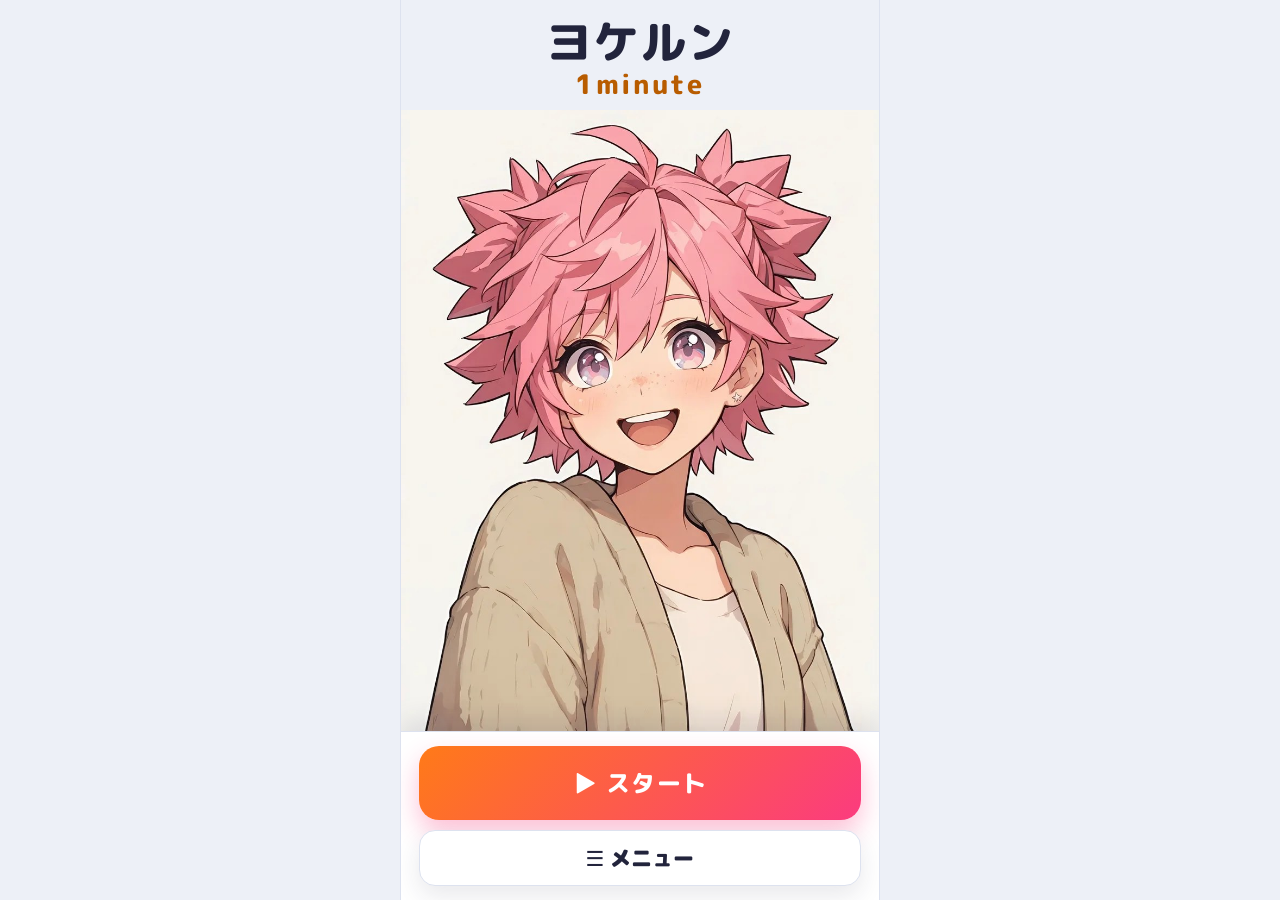
==== commit 2d792770: "ヨケルン ミラーをダウンロード版仕様に更新（ライフ・¥購入・大会を除去、Abacusカウンタは維持）" ====
--- a/yokerun/index.html
+++ b/yokerun/index.html
@@ -106,7 +106,7 @@
       <div class="view" id="view-menu">
         <div class="scroll">
           <h2 class="page-title">☰ メニュー</h2>
-          <p class="page-sub">あそび方 いがいの ボタンは ここに あるよ。お金は ぜんぶ モック（本物の お金は つかわない）。</p>
+          <p class="page-sub">あそび方 いがいの ボタンは ここに あるよ。買い切り版だから、ライフも 課金も ないよ。</p>
           <nav class="menu-grid" aria-label="メニュー">
             <button class="menu-btn wide" data-nav="shop"><span class="mb-ic">🛒</span><span class="mb-tx">ショップ</span><span class="mb-sub">買う・つよくする・スキン・いまだけ</span></button>
             <button class="menu-btn wide accent" data-nav="gacha"><span class="mb-ic">🎰</span><span class="mb-tx">ガチャ</span><span class="mb-sub">スキン＆アイテム</span></button>
@@ -114,7 +114,7 @@
             <button class="menu-btn wide accent" data-nav="collection"><span class="mb-ic">◆</span><span class="mb-tx">あつめたもの</span><span class="mb-sub" id="menu-collection-sub">伝説のカケラ 0 / 10<span class="nb"> ・</span> いまだけのもの</span></button>
             <button class="menu-btn wide accent" data-nav="season"><span class="mb-ic">🌸</span><span class="mb-tx">シーズン</span><span class="mb-sub">4週間の ごほうびトラック<span class="nb"> ・</span> アルバムもあるよ</span></button>
             <button class="menu-btn wide" data-nav="records"><span class="mb-ic">📈</span><span class="mb-tx">きろく</span><span class="mb-sub">じっせき ・ アルバム ・ この たんまつ内だけの きろく</span></button>
-            <button class="menu-btn wide accent" data-nav="ranked"><span class="mb-ic">🏆</span><span class="mb-tx">ランク戦・大会</span><span class="mb-sub">みんな同じ ルールの 勝負</span></button>
+            <button class="menu-btn wide accent" data-nav="ranked"><span class="mb-ic">🏆</span><span class="mb-tx">ランク戦</span><span class="mb-sub">みんな同じ ルールの 勝負</span></button>
             <button class="menu-btn wide" data-nav="friend"><span class="mb-ic">👥</span><span class="mb-tx">フレンド</span><span class="mb-sub">ライフを おくる・もらう</span></button>
             <button class="menu-btn wide" data-nav="guide"><span class="mb-ic">📖</span><span class="mb-tx">ずかん・メモ</span><span class="mb-sub">アイテム・メモ</span></button>
             <button class="menu-btn wide" data-nav="settings"><span class="mb-ic">⚙️</span><span class="mb-tx">せってい</span><span class="mb-sub">音・がめん・データ</span></button>
@@ -150,7 +150,7 @@
       <div class="view" id="view-shop">
         <div class="scroll">
           <h2 class="page-title">🛒 ショップ</h2>
-          <p class="page-sub">もっている コイン <span class="num" id="shop-coins" style="color:var(--orange)">0</span> ／ エンドレスコイン <span class="num ecoin-bal" id="shop-ecoins-top">⬡ 0</span> まい ／ お金は ぜんぶ モック（本物の お金は かからない）</p>
+          <p class="page-sub">もっている コイン <span class="num" id="shop-coins" style="color:var(--orange)">0</span> ／ エンドレスコイン <span class="num ecoin-bal" id="shop-ecoins-top">⬡ 0</span> まい ／ 買い切り版（ライフ・課金なし）</p>
 
           <div class="attack-card">
             <div class="attack-info">
@@ -159,8 +159,6 @@
             </div>
             <button class="attack-buy" id="btn-buy-attack">攻撃 +1<br /><small>🪙 100（モック）</small></button>
           </div>
-          <button class="lives-refill" id="btn-refill-lives">❤️ ライフ ぜんぶ もどす ¥160（モック）</button>
-
           <section class="block">
             <div class="block-head"><h2>⏳ いまだけ</h2><span class="note">いまだけ 手に入る ・ おわると まえのアイテムへ</span></div>
             <div id="limited-shop"></div>
@@ -206,7 +204,7 @@
       <div class="view" id="view-gacha">
         <div class="scroll">
           <h2 class="page-title">🎰 ガチャ</h2>
-          <p class="page-sub">もっている コイン <span class="num" id="gacha-coins" style="color:var(--orange)">0</span> ／ かくりつは ぜんぶ 公開。かぶったら コインに かわる。セットを そろえる タイプでは ないよ。お金は モック。</p>
+          <p class="page-sub">もっている コイン <span class="num" id="gacha-coins" style="color:var(--orange)">0</span> ／ かくりつは ぜんぶ 公開。かぶったら コインに かわる。セットを そろえる タイプでは ないよ。つかうのは ゲームの中の コインだけ。</p>
           <div id="gacha-navi"></div>
           <div id="gacha-limited"></div>
 
@@ -298,10 +296,11 @@
       <!-- ============ RANKED / TOURNAMENT ============ -->
       <div class="view" id="view-ranked">
         <div class="scroll">
-          <h2 class="page-title">🏆 ランク戦・大会</h2>
+          <h2 class="page-title">🏆 ランク戦</h2>
           <p class="page-sub">いつもの ランとは べつの 勝負モード。ランク戦は みんな 同じ ルールで、スコアは うでだけ で きまる。お金で 有利に なる ことは ない。</p>
+          <p class="sample-note" id="ranked-sample-note">⚠ ランキングに 出る ほかの人の 記録は サンプルです（本物ではありません）</p>
           <div class="tier-card" id="ranked-tier-card"></div>
-          <button class="ranked-play" id="btn-play-ranked">🏆 ランク戦 スタート（ライフ −1）</button>
+          <button class="ranked-play" id="btn-play-ranked">🏆 ランク戦 スタート</button>
           <p class="play-sub">60秒 きっかり ／ 攻撃は もとの 1回だけ（追加で 買えない）／ コインで ふっかつ なし<br />ステータス・つよくした分・ガチャアイテムは みんな 同じに なる<br />レベルと 今週のボーナスは ランク戦では つかわれない<br />キャラの スキルも ランク戦では つかわれない（みんな 同じ）</p>
           <section class="block">
             <div class="block-head"><h2>みんな同じ ルール</h2><span class="note">ランク戦の ルール</span></div>
@@ -327,22 +326,7 @@
             <div class="block-head"><h2>いつもの ランの ランキング</h2><span class="note">つよくした分も 入った 記録（べつの わく）</span></div>
             <div class="rank-list" id="rank-list-casual"></div>
           </section>
-          <section class="block">
-            <div class="block-head"><h2>🗓️ 今週の 大会（モック）</h2><span class="note">おわるまで <span class="num" id="tourney-countdown">—</span></span></div>
-            <p class="sample-note" id="ranked-sample-note" hidden>⚠ サンプル記録（本物ではありません）</p>
-            <div class="rank-list" id="tourney-list"></div>
-            <div class="tier-card">
-              <span class="mc-tt">🎁 大会の ごほうび（見た目だけ）</span>
-              <ul class="rules-list">
-                <li>1位： レジェンドの 軌跡（銀ボールの 残像が 虹色に）</li>
-                <li>トップ10： 大会だけの フレームと しょうごう</li>
-                <li>さんか賞： この大会だけの 色の 残像</li>
-              </ul>
-              <p class="tier-note">ごほうびは ぜんぶ 見た目だけ。強さ・スコア・ランクは かわらない。</p>
-              <button class="season-pass-btn" id="btn-season-pass">🎫 シーズンパス ¥480（モック）— 見た目だけの とくてん</button>
-            </div>
-          </section>
-          <p class="foot-note" id="ranked-foot-note">大会と ランキングは テスト用の モック表示。お金は ぜんぶ モックで、本物の お金は かからない（ねだんは ぜんぶ ¥480 以下）。</p>
+          <p class="foot-note" id="ranked-foot-note">ランキングは テスト用の モック表示（サンプル記録）。記録は この たんまつの 中だけだよ。</p>
         </div>
         <div class="back-bar"><button class="back-btn" data-back>← ホームへ戻る</button></div>
       </div>
@@ -388,7 +372,6 @@
           <div class="set-row"><span class="set-name">🔊 サウンド</span><button class="set-toggle" data-set="sound">ON</button></div>
           <div class="set-row"><span class="set-name">📺 CRTがめん（プレイ中だけ）</span><button class="set-toggle" data-set="crt">ON</button></div>
           <div class="set-row"><span class="set-name">📳 バイブレーション</span><button class="set-toggle" data-set="vib">ON</button></div>
-          <div class="set-row"><span class="set-name">🌐 こうかい版モード<span class="pub-desc">フリー公開用の設定。ライフがへらない・お金の画面が出ない・フレンドが出ない</span></span><button class="set-toggle off" id="btn-public-toggle" aria-pressed="false">OFF</button></div>
           <section class="block">
             <div class="block-head"><h2>🎵 おんがく（BGM）</h2><span class="note">あそぶ時に 流れる曲</span></div>
             <p class="page-sub">ボタンを 押すと、その場で 少しだけ 試し聞き できるよ。えらんだ曲は おぼえて おくよ。</p>
@@ -482,11 +465,6 @@
       <!-- ============ GAME ============ -->
       <div class="view" id="view-game">
         <div class="hud">
-          <div class="hud-lives" aria-label="残りライフ">
-            <span class="lives-hearts compact" id="hud-lives-hearts"></span>
-            <span class="hud-lives-count num" id="hud-lives-count">5/5</span>
-            <span class="hud-lives-next" id="hud-lives-next">FULL</span>
-          </div>
           <div class="hud-top">
             <div class="hud-score">
               <div class="k">SCORE</div>
@@ -580,22 +558,6 @@
               <button id="btn-continue">⏩ コイン 150 で つづける</button>
             </div>
 
-            <div class="lives-card result-lives">
-              <div class="lives-head">
-                <span class="lives-title">ライフ</span>
-                <span class="lives-count num" id="result-lives-count"><small>のこり</small>5 / 5</span>
-              </div>
-              <div class="lives-hearts" id="result-lives-hearts" role="img" aria-label="ライフ 5 / 5"></div>
-              <div class="lives-recovery">
-                <div class="lives-recovery-top">
-                  <span class="lives-recovery-label" id="result-lives-recovery-label">ライフ まんたん</span>
-                  <span class="lives-countdown num" id="result-lives-timer">FULL</span>
-                </div>
-                <div class="lives-bar is-full" id="result-lives-bar"><div class="lives-fill" id="result-lives-fill" style="width:100%"></div></div>
-                <p class="lives-note">「もう1回」でも スタートで ライフ1つ つかう ／ 1時間で 1つ もどる（さいだい5）</p>
-              </div>
-            </div>
-
             <section class="block rank-mini">
               <div class="block-head"><h2>今週のランキング</h2><span class="note">あなたの じゅんい</span></div>
               <div class="rank-list" id="rank-list-result"></div>
